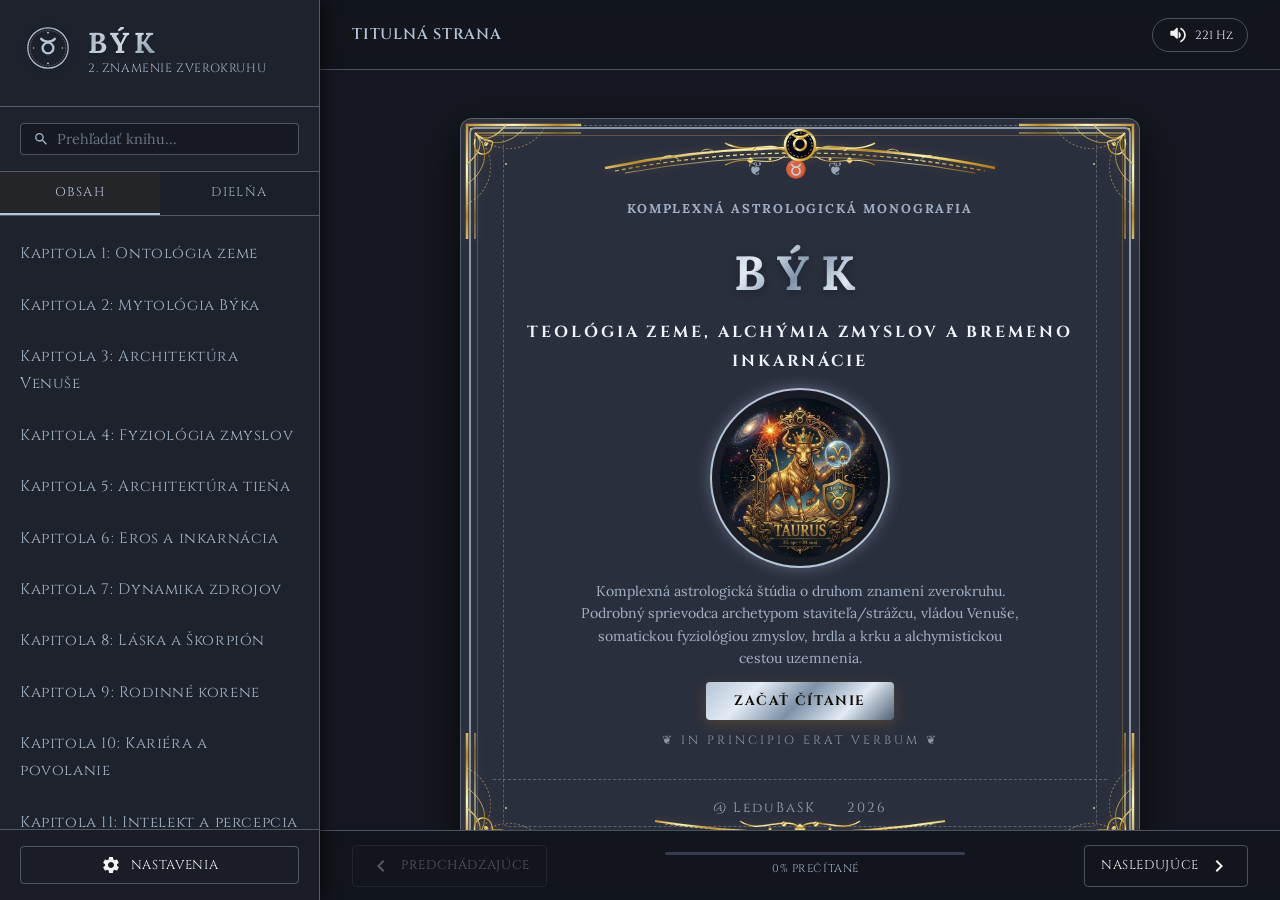
==== bik/index.html @ 5434178f "Add files via upload" ====
<!DOCTYPE html>
<html lang="sk">
<head>
  <meta charset="UTF-8">
  <meta name="viewport" content="width=device-width, initial-scale=1.0">
  <title>Býk: Druhé znamenie zverokruhu — Astrologický sprievodca</title>
  
  <!-- SEO Meta Tags -->
  <meta name="description" content="Interaktívna webová kniha o druhom znamení zverokruhu. Podrobný sprievodca archetypom Býka, planétou Venuša, somatickou fyziológiou zmyslov, hrdla a krku a alchymistickou cestou uzemnenia.">
  <meta name="keywords" content="býk horoskop, astrológia býk, venuša vládca, dekany býka, minotaurus, archetyp býka, zmysly, hrdlo, krk, uzemnenie, alchymistický balans">
  <meta name="author" content="LeduBaSK">

  <!-- Google Fonts -->
  <link rel="preconnect" href="https://fonts.googleapis.com">
  <link rel="preconnect" href="https://fonts.gstatic.com" crossorigin>
  <link href="https://fonts.googleapis.com/css2?family=Cinzel:wght@400;600;700;800;900&family=Lora:ital,wght@0,400;0,500;0,600;0,700;1,400;1,500;1,600;1,700&family=Playfair+Display:ital,wght@0,400;0,600;0,700;1,400&display=swap" rel="stylesheet">
  
  <script type="module" crossorigin src="./assets/index-Bsnu8LC6.js"></script>
  <link rel="stylesheet" crossorigin href="./assets/index-DKtFnfgO.css">
</head>
<body class="theme-platinum">

  <!-- Reusable SVG Ornaments Defs -->
  <svg style="position: absolute; width: 0; height: 0; overflow: hidden;" aria-hidden="true">
    <defs>
      <!-- Gold Gradient -->
      <linearGradient id="gold-grad" x1="0%" y1="0%" x2="100%" y2="100%">
        <stop offset="0%" stop-color="#bf953f" />
        <stop offset="20%" stop-color="#fcf6ba" />
        <stop offset="40%" stop-color="#b38728" />
        <stop offset="60%" stop-color="#fbf5b7" />
        <stop offset="80%" stop-color="#d4a73a" />
        <stop offset="100%" stop-color="#aa771c" />
      </linearGradient>

      <!-- Corner Filigree Ornament -->
      <symbol id="svg-corner" viewBox="0 0 120 120">
        <path d="M 6 120 L 6 6 L 120 6" fill="none" stroke="url(#gold-grad)" stroke-width="2.5" />
        <path d="M 14 120 L 14 14 L 120 14" fill="none" stroke="url(#gold-grad)" stroke-width="1" />
        <path d="M 14 14 C 28 28, 35 15, 30 30 C 25 40, 10 35, 14 20" fill="none" stroke="url(#gold-grad)" stroke-width="1.2" />
        <path d="M 6 45 C 18 35, 24 24, 14 14 C 24 24, 35 18, 45 6" fill="none" stroke="url(#gold-grad)" stroke-width="1.2" />
        <path d="M 6 65 C 22 55, 32 32, 14 14 C 32 32, 55 22, 65 6" fill="none" stroke="url(#gold-grad)" stroke-width="0.8" />
        <path d="M 6 85 C 28 75, 42 42, 14 14 C 42 42, 75 28, 85 6" fill="none" stroke="url(#gold-grad)" stroke-width="0.6" stroke-dasharray="2 2" />
        <circle cx="25" cy="25" r="2" fill="url(#gold-grad)" />
        <circle cx="45" cy="45" r="1" fill="url(#gold-grad)" />
        <circle cx="10" cy="10" r="1" fill="url(#gold-grad)" />
      </symbol>

      <!-- Top Center Arch Ornament (Taurus Glyph ♉ in center) -->
      <symbol id="svg-top-arch" viewBox="0 0 400 60">
        <path d="M 5 45 Q 200 5 395 45" fill="none" stroke="url(#gold-grad)" stroke-width="2.5" />
        <path d="M 15 48 Q 200 12 385 48" fill="none" stroke="url(#gold-grad)" stroke-width="1.2" stroke-dasharray="4 3" />
        <path d="M 25 50 Q 200 18 375 50" fill="none" stroke="url(#gold-grad)" stroke-width="0.7" />

        <path d="M 60 38 C 65 30, 75 32, 80 38" fill="none" stroke="url(#gold-grad)" stroke-width="1" />
        <path d="M 320 38 C 325 30, 335 32, 340 38" fill="none" stroke="url(#gold-grad)" stroke-width="1" />
        <path d="M 100 30 C 105 24, 112 26, 115 30" fill="none" stroke="url(#gold-grad)" stroke-width="0.8" />
        <path d="M 285 30 C 290 24, 297 26, 300 30" fill="none" stroke="url(#gold-grad)" stroke-width="0.8" />

        <g transform="translate(200, 28)">
          <circle cx="0" cy="-6" r="15" fill="#050814" stroke="url(#gold-grad)" stroke-width="2.5" class="arch-center-circle" />
          <circle cx="0" cy="-6" r="12" fill="none" stroke="url(#gold-grad)" stroke-width="0.8" stroke-dasharray="2 2" />
          <!-- Taurus Glyph ♉ -->
          <g transform="translate(0, -11) scale(0.85)" stroke="url(#gold-grad)" fill="none" stroke-width="2.8" stroke-linecap="round" stroke-linejoin="round">
            <circle cx="0" cy="5" r="7" />
            <path d="M -9 -7 C -5 -2, 5 -2, 9 -7" />
          </g>
          
          <path d="M -15 0 C -33 -12, -50 5, -75 -8" fill="none" stroke="url(#gold-grad)" stroke-width="1.5" />
          <path d="M 15 0 C 33 -12, 50 5, 75 -8" fill="none" stroke="url(#gold-grad)" stroke-width="1.5" />
          <path d="M -15 5 C -33 18, -50 2, -75 14" fill="none" stroke="url(#gold-grad)" stroke-width="1" />
          <path d="M 15 5 C 33 18, 50 2, 75 14" fill="none" stroke="url(#gold-grad)" stroke-width="1" />
          
          <circle cx="-45" cy="-2" r="2" fill="url(#gold-grad)" />
          <circle cx="45" cy="-2" r="2" fill="url(#gold-grad)" />
          <circle cx="-30" cy="8" r="1.5" fill="url(#gold-grad)" />
          <circle cx="30" cy="8" r="1.5" fill="url(#gold-grad)" />
        </g>

        <rect x="148" y="35" width="5" height="5" transform="rotate(45 150.5 37.5)" fill="url(#gold-grad)" />
        <rect x="247" y="35" width="5" height="5" transform="rotate(45 249.5 37.5)" fill="url(#gold-grad)" />
      </symbol>
      
      <!-- Bottom Center Scroll Ornament -->
      <symbol id="svg-bottom-scroll" viewBox="0 0 300 40">
        <path d="M 5 12 Q 150 35 295 12" fill="none" stroke="url(#gold-grad)" stroke-width="2" />
        <path d="M 15 15 Q 150 32 285 15" fill="none" stroke="url(#gold-grad)" stroke-width="0.8" stroke-dasharray="3 2" />
        <g transform="translate(150, 20)">
          <path d="M 0 -2 C -20 -14, -40 6, -60 -8" fill="none" stroke="url(#gold-grad)" stroke-width="1.5" />
          <path d="M 0 -2 C 20 -14, 40 6, 60 -8" fill="none" stroke="url(#gold-grad)" stroke-width="1.5" />
          <path d="M 0 3 C -18 12, -35 -2, -50 8" fill="none" stroke="url(#gold-grad)" stroke-width="1" />
          <path d="M 0 3 C 18 12, 35 -2, 50 8" fill="none" stroke="url(#gold-grad)" stroke-width="1" />
          <rect x="-4" y="-4" width="8" height="8" transform="rotate(45 0 0)" fill="url(#gold-grad)" />
          <circle cx="-16" cy="-5" r="2.5" fill="url(#gold-grad)" />
          <circle cx="16" cy="-5" r="2.5" fill="url(#gold-grad)" />
          <circle cx="-30" cy="0" r="1.5" fill="url(#gold-grad)" />
          <circle cx="30" cy="0" r="1.5" fill="url(#gold-grad)" />
        </g>
           <!-- CHAPTER ILLUSTRATION 1: Taurus Bull & Horns ♉ -->
      <symbol id="svg-illustration-aries" viewBox="0 0 120 120">
        <g stroke="url(#gold-grad)" fill="none" stroke-linecap="round" stroke-linejoin="round" stroke-width="2">
          <!-- Bull horns symbol -->
          <circle cx="60" cy="70" r="16" stroke-width="2.5" />
          <path d="M 38 40 C 48 55, 72 55, 82 40 C 94 25, 96 15, 96 15 C 96 15, 84 25, 78 35 C 72 45, 60 45, 60 45 C 60 45, 48 45, 42 35 C 36 25, 24 15, 24 15 C 24 15, 26 25, 38 40 Z" stroke-width="2.5" fill="url(#gold-grad)" fill-opacity="0.1"/>
          <!-- Circular frame elements -->
          <circle cx="60" cy="60" r="46" stroke-dasharray="4 3" stroke-width="0.8" />
        </g>
      </symbol>

      <!-- CHAPTER ILLUSTRATION 2: Venus Mirror ♀ -->
      <symbol id="svg-illustration-mars" viewBox="0 0 120 120">
        <g stroke="url(#gold-grad)" fill="none" stroke-linecap="round" stroke-linejoin="round" stroke-width="2">
          <!-- Venus symbol in center -->
          <circle cx="60" cy="50" r="16" stroke-width="2.5" />
          <line x1="60" y1="66" x2="60" y2="92" stroke-width="2.5" />
          <line x1="48" y1="78" x2="72" y2="78" stroke-width="2.5" />
          <!-- Outer geometric circle -->
          <circle cx="60" cy="60" r="46" stroke-width="0.8" stroke-dasharray="4 2" />
          <circle cx="60" cy="60" r="50" stroke-width="0.5" />
        </g>
      </symbol>

      <!-- CHAPTER ILLUSTRATION 3: Sprout of Earth & Growth -->
      <symbol id="svg-illustration-warrior" viewBox="0 0 120 120">
        <g stroke="url(#gold-grad)" fill="none" stroke-linecap="round" stroke-linejoin="round" stroke-width="2">
          <!-- Sprout emerging from ground -->
          <path d="M 60 90 L 60 40 M 60 55 C 60 45, 45 40, 45 50 C 45 60, 60 55, 60 55 C 60 55, 75 60, 75 50 C 75 40, 60 45, 60 55" stroke-width="2.5"/>
          <path d="M 60 90 L 50 100 M 60 90 L 70 100" stroke-width="1.5"/>
          <!-- Spark rings -->
          <circle cx="60" cy="60" r="48" stroke-dasharray="2 3" stroke-width="0.8" />
        </g>
      </symbol>
      </symbol>

      <!-- SECTION DIVIDER ILLUSTRATION: Electric waveform/lightning divider -->
      <symbol id="svg-divider-gold" viewBox="0 0 200 24">
        <g fill="none" stroke="url(#gold-grad)">
          <!-- Center lightning-bolt diamond -->
          <rect x="96" y="8" width="8" height="8" transform="rotate(45 100 12)" stroke-width="1.5"/>
          <circle cx="100" cy="12" r="2" fill="url(#gold-grad)" />
          <!-- Electric sine-wave lines extending out -->
          <path d="M 90 12 L 80 6 L 70 18 L 60 6 L 50 12 L 10 12" stroke-width="1.2" />
          <path d="M 110 12 L 120 6 L 130 18 L 140 6 L 150 12 L 190 12" stroke-width="1.2" />
          <circle cx="45" cy="12" r="1.5" fill="url(#gold-grad)" />
          <circle cx="155" cy="12" r="1.5" fill="url(#gold-grad)" />
        </g>
      </symbol>
    </defs>
  </svg>

  <!-- Main App Shell -->
  <div class="app-container">
    
    <!-- Collapsible Sidebar Menu -->
    <aside class="sidebar" id="app-sidebar">
      <div class="sidebar-header">
        <a href="#" class="logo-link" id="logo-link">
          <div class="royal-emblem">
            <svg viewBox="0 0 100 100" width="48" height="48" class="gold-svg animate-rotate">
              <circle cx="50" cy="50" r="42" fill="none" stroke="currentColor" stroke-width="2.5"/>
              <circle cx="50" cy="50" r="37" fill="none" stroke="currentColor" stroke-dasharray="3 3" stroke-width="0.8"/>
              <!-- Taurus Glyph ♉ -->
              <g transform="translate(50, 42) scale(1.6)" stroke="currentColor" fill="none" stroke-width="3.0" stroke-linecap="round" stroke-linejoin="round">
                <circle cx="0" cy="5" r="7" />
                <path d="M -9 -7 C -5 -2, 5 -2, 9 -7" />
              </g>
              <circle cx="50" cy="18" r="2" fill="currentColor"/>
              <circle cx="20" cy="50" r="1.5" fill="currentColor"/>
              <circle cx="80" cy="50" r="1.5" fill="currentColor"/>
              <circle cx="50" cy="82" r="2" fill="currentColor"/>
            </svg>
          </div>
          <div class="title-group">
            <h1>BÝK</h1>
            <p class="subtitle">2. znamenie zverokruhu</p>
          </div>
        </a>
        <button class="mobile-close-btn" id="sidebar-close-btn" aria-label="Zatvoriť menu">
          <svg viewBox="0 0 24 24" width="24" height="24"><path d="M19 6.41L17.59 5 12 10.59 6.41 5 5 6.41 10.59 12 5 17.59 6.41 19 12 13.41 17.59 19 19 17.59 13.41 12z" fill="currentColor"/></svg>
        </button>
      </div>

      <!-- Live Search Box -->
      <div class="search-box">
        <div class="search-input-wrapper">
          <svg viewBox="0 0 24 24" width="18" height="18" class="search-icon"><path d="M15.5 14h-.79l-.28-.27C15.41 12.59 16 11.11 16 9.5 16 5.91 13.09 3 9.5 3S3 5.91 3 9.5 5.91 16 9.5 16c1.61 0 3.09-.59 4.23-1.57l.27.28v.79l5 4.99L20.49 19l-4.99-5zm-6 0C7.01 14 5 11.99 5 9.5S7.01 5 9.5 5 14 7.01 14 9.5 11.99 14 9.5 14z" fill="currentColor"/></svg>
          <input type="text" id="search-input" placeholder="Prehľadať knihu..." autocomplete="off">
          <button id="search-clear-btn" class="hidden" aria-label="Vyčistiť vyhľadávanie">
            <svg viewBox="0 0 24 24" width="16" height="16"><path d="M19 6.41L17.59 5 12 10.59 6.41 5 5 6.41 10.59 12 5 17.59 6.41 19 12 13.41 17.59 19 19 17.59 13.41 12z" fill="currentColor"/></svg>
          </button>
        </div>
        <div id="search-results-summary" class="search-results-summary hidden">Nájdených 0 výsledkov</div>
      </div>

      <!-- Navigation Tabs (Sadržaj vs Aktivnosti) -->
      <nav class="nav-tabs">
        <button class="tab-btn active" id="tab-toc">Obsah</button>
        <button class="tab-btn" id="tab-widgets">Dielňa</button>
      </nav>

      <!-- TOC Menu list -->
      <div class="sidebar-scroll-area">
        <ul class="toc-list" id="toc-list-container">
          <!-- Dynamically populated from bookData.js -->
        </ul>

        <!-- Interactive widgets list (Radionica) -->
        <ul class="widgets-list hidden" id="widgets-list-container">
          <li class="widget-menu-item" data-widget="scale">
            <span class="icon">🌸</span>
            <div class="widget-desc">
              <span class="title">Alchymistický balans</span>
              <span class="detail">Venuša a Škorpión</span>
            </div>
          </li>
          <li class="widget-menu-item" data-widget="calculator">
            <span class="icon">♉</span>
            <div class="widget-desc">
              <span class="title">Kalkulačka dekanov</span>
              <span class="detail">Zistite svoj dekan a vplyvy Venuše</span>
            </div>
          </li>
          <li class="widget-menu-item" data-widget="quiz">
            <span class="icon">🏰</span>
            <div class="widget-desc">
              <span class="title">Test integrácie</span>
              <span class="detail">Preverte zrelosť archetypu a stability</span>
            </div>
          </li>
          <li class="widget-menu-item" data-widget="journal">
            <span class="icon">✍️</span>
            <div class="widget-desc">
              <span class="title">Pracovný zošit</span>
              <span class="detail">Reflexia a ekológia zeme</span>
            </div>
          </li>
        </ul>
      </div>

      <!-- Sidebar Footer Settings -->
      <div class="sidebar-footer">
        <button class="footer-action-btn" id="btn-settings-drawer" title="Nastavenia zobrazenia">
          <svg viewBox="0 0 24 24" width="20" height="20"><path d="M19.14 12.94c.04-.3.06-.61.06-.94 0-.32-.02-.64-.07-.94l2.03-1.58c.18-.14.23-.41.12-.61l-1.92-3.32c-.12-.22-.37-.29-.59-.22l-2.39.96c-.5-.38-1.03-.7-1.62-.94l-.36-2.54c-.04-.24-.24-.41-.48-.41h-3.84c-.24 0-.43.17-.47.41l-.36 2.54c-.59.24-1.13.57-1.62.94l-2.39-.96c-.22-.08-.47 0-.59.22L2.74 8.87c-.12.21-.08.47.12.61l2.03 1.58c-.05.3-.09.63-.09.94s.02.64.07.94l-2.03 1.58c-.18.14-.23.41-.12.61l1.92 3.32c.12.22.37.29.59.22l2.39-.96c.5.38 1.03.7 1.62.94l.36 2.54c.05.24.24.41.48.41h3.84c.24 0 .44-.17.47-.41l.36-2.54c.59-.24 1.13-.56 1.62-.94l2.39.96c.22.08.47 0 .59-.22l1.92-3.32c.12-.22.07-.47-.12-.61l-2.01-1.58zM12 15.6c-1.98 0-3.6-1.62-3.6-3.6s1.62-3.6 3.6-3.6 3.6 1.62 3.6 3.6-1.62 3.6-3.6 3.6z" fill="currentColor"/></svg>
          <span>Nastavenia</span>
        </button>
      </div>
    </aside>

    <!-- Main Workspace -->
    <main class="main-workspace">
      
      <!-- Top Action Bar -->
      <header class="top-bar">
        <div class="top-bar-left">
          <button class="hamburger-btn" id="sidebar-toggle-btn" aria-label="Otvori meni">
            <svg viewBox="0 0 24 24" width="24" height="24"><path d="M3 18h18v-2H3v2zm0-5h18v-2H3v2zm0-7v2h18V6H3z" fill="currentColor"/></svg>
          </button>
          <div class="current-chapter-indicator">
            <span id="current-chapter-name">Učitavanje...</span>
          </div>
        </div>
        
        <div class="top-bar-right">
          <!-- Audio Drone Synthesizer -->
          <div class="audio-control">
            <button class="sound-btn" id="btn-ambient-sound" title="Prehrať ambientné frekvencie Venuše (221.23 Hz)">
              <svg viewBox="0 0 24 24" width="20" height="20" class="audio-icon-off"><path d="M16.5 12c0-1.77-1.02-3.29-2.5-4.03v8.05c1.48-.73 2.5-2.25 2.5-4.02zM12 4L9.91 6.09 12 8.18V4zm-8 8c0 .55.45 1 1 1h3l3.29 3.29c.63.63 1.71.18 1.71-.71V4.41c0-.89-1.08-1.34-1.71-.71L8 7H5c-.55 0-1 .45-1 1v4zm16.5 0c0 3.07-1.76 5.64-4.5 6.97v2.04c3.83-1.4 6.5-5.05 6.5-9.01s-2.67-7.61-6.5-9.01v2.04c2.74 1.33 4.5 3.9 4.5 6.97z" fill="currentColor"/></svg>
              <svg viewBox="0 0 24 24" width="20" height="20" class="audio-icon-on hidden"><path d="M12 3v10.55c-.59-.34-1.27-.55-2-.55-2.21 0-4 1.79-4 4s1.79 4 4 4 4-1.79 4-4V7h4V3h-6z" fill="currentColor"/></svg>
              <span class="mobile-hidden">221 Hz</span>
            </button>
          </div>

          <!-- Bookmarking button -->
          <button class="bookmark-btn" id="btn-toggle-bookmark" title="Označiť túto stránku záložkou">
            <svg viewBox="0 0 24 24" width="22" height="22" class="bookmark-icon-empty"><path d="M17 3H7c-1.1 0-1.99.9-1.99 2L5 21l7-3 7 3V5c0-1.1-.9-2-2-2zm0 15l-5-2.18L7 18V5h10v13z" fill="currentColor"/></svg>
            <svg viewBox="0 0 24 24" width="22" height="22" class="bookmark-icon-filled hidden"><path d="M17 3H7c-1.1 0-2 .9-2 2v16l7-3 7 3V5c0-1.1-.9-2-2-2z" fill="currentColor"/></svg>
          </button>
        </div>
      </header>

      <!-- Search results display overlay -->
      <div id="search-results-overlay" class="search-overlay hidden">
        <div class="search-overlay-header">
          <h2>Výsledky vyhľadávania pre: "<span id="search-query-display"></span>"</h2>
          <button id="btn-close-search" class="close-overlay-btn">Zatvoriť výsledky</button>
        </div>
        <div class="search-overlay-scrollable">
          <div class="search-results-list" id="search-results-list-container">
            <!-- Populated by search matches -->
          </div>
        </div>
      </div>

      <!-- Main Reading / Widget Viewport -->
      <div class="viewport-content" id="viewport-content-container">
        
        <!-- Book Cover Page -->
        <article class="book-cover-page" id="book-cover-page">
          <div class="royal-frame">
            <div class="frame-edge top">
              <svg class="top-arch"><use href="#svg-top-arch"/></svg>
            </div>
            <div class="frame-corner top-left">
              <svg class="corner"><use href="#svg-corner"/></svg>
            </div>
            <div class="frame-corner top-right">
              <svg class="corner"><use href="#svg-corner"/></svg>
            </div>
            <div class="frame-corner bottom-left">
              <svg class="corner"><use href="#svg-corner"/></svg>
            </div>
            <div class="frame-corner bottom-right">
              <svg class="corner"><use href="#svg-corner"/></svg>
            </div>
            <div class="frame-edge bottom">
              <svg class="bottom-scroll"><use href="#svg-bottom-scroll"/></svg>
            </div>
          </div>

          <div class="cover-gold-border">
            <div class="cover-ornament-top">❦ ♉ ❦</div>
            <div class="cover-main-content">
              <h2 class="cover-author">Komplexná astrologická monografia</h2>
              <h1 class="cover-title">BÝK</h1>
              <h2 class="cover-subtitle">Teológia zeme, alchýmia zmyslov a bremeno inkarnácie</h2>
              <div class="cover-art-wrapper">
                <img src="./assets/Bik_cover-mpRF814P.png" alt="Teológia zeme, alchýmia zmyslov a bremeno inkarnácie" class="cover-art-img">
              </div>
              <p class="cover-meta">Komplexná astrologická štúdia o druhom znamení zverokruhu. Podrobný sprievodca archetypom staviteľa/strážcu, vládou Venuše, somatickou fyziológiou zmyslov, hrdla a krku a alchymistickou cestou uzemnenia.</p>
              <button class="gold-btn btn-read-start" id="btn-start-reading">Začať čítanie</button>
            </div>
            <div class="cover-ornament-bottom">❦ IN PRINCIPIO ERAT VERBUM ❦</div>
            
            <!-- Book Credit Footer -->
            <div class="book-credit-footer" id="book-credit-footer">
              <p>@ LeduBaSK &nbsp;&nbsp;&nbsp;&nbsp; 2026</p>
            </div>
          </div>
        </article>

        <!-- Chapter Reader Layout -->
        <article class="chapter-reader hidden" id="chapter-reader">
          <div class="royal-frame">
            <div class="frame-edge top">
              <svg class="top-arch"><use href="#svg-top-arch"/></svg>
            </div>
            <div class="frame-corner top-left">
              <svg class="corner"><use href="#svg-corner"/></svg>
            </div>
            <div class="frame-corner top-right">
              <svg class="corner"><use href="#svg-corner"/></svg>
            </div>
            <div class="frame-corner bottom-left">
              <svg class="corner"><use href="#svg-corner"/></svg>
            </div>
            <div class="frame-corner bottom-right">
              <svg class="corner"><use href="#svg-corner"/></svg>
            </div>
            <div class="frame-edge bottom">
              <svg class="bottom-scroll"><use href="#svg-bottom-scroll"/></svg>
            </div>
          </div>

          <div class="reader-content-wrapper" id="chapter-reader-content">
            <!-- Contents dynamically loaded here -->
          </div>
        </article>

        <!-- Interactive Widget: Alhemijski Filter (Saturn vs Uran) -->
        <section class="widget-container hidden" id="widget-scale-section">
          <div class="royal-frame">
            <div class="frame-edge top">
              <svg class="top-arch"><use href="#svg-top-arch"/></svg>
            </div>
            <div class="frame-corner top-left">
              <svg class="corner"><use href="#svg-corner"/></svg>
            </div>
            <div class="frame-corner top-right">
              <svg class="corner"><use href="#svg-corner"/></svg>
            </div>
            <div class="frame-corner bottom-left">
              <svg class="corner"><use href="#svg-corner"/></svg>
            </div>
            <div class="frame-corner bottom-right">
              <svg class="corner"><use href="#svg-corner"/></svg>
            </div>
            <div class="frame-edge bottom">
              <svg class="bottom-scroll"><use href="#svg-bottom-scroll"/></svg>
            </div>
          </div>
          <div class="widget-content-wrapper" id="widget-scale-content">
            <!-- Widget Alhemijski Filter UI -->
          </div>
        </section>

        <!-- Interactive Widget: Astro Calculator (Decanates) -->
        <section class="widget-container hidden" id="widget-calculator-section">
          <div class="royal-frame">
            <div class="frame-edge top">
              <svg class="top-arch"><use href="#svg-top-arch"/></svg>
            </div>
            <div class="frame-corner top-left">
              <svg class="corner"><use href="#svg-corner"/></svg>
            </div>
            <div class="frame-corner top-right">
              <svg class="corner"><use href="#svg-corner"/></svg>
            </div>
            <div class="frame-corner bottom-left">
              <svg class="corner"><use href="#svg-corner"/></svg>
            </div>
            <div class="frame-corner bottom-right">
              <svg class="corner"><use href="#svg-corner"/></svg>
            </div>
            <div class="frame-edge bottom">
              <svg class="bottom-scroll"><use href="#svg-bottom-scroll"/></svg>
            </div>
          </div>
          <div class="widget-content-wrapper" id="widget-calculator-content">
            <!-- Widget Calculator UI -->
          </div>
        </section>

        <!-- Interactive Widget: Quiz (Test Integracije) -->
        <section class="widget-container hidden" id="widget-quiz-section">
          <div class="royal-frame">
            <div class="frame-edge top">
              <svg class="top-arch"><use href="#svg-top-arch"/></svg>
            </div>
            <div class="frame-corner top-left">
              <svg class="corner"><use href="#svg-corner"/></svg>
            </div>
            <div class="frame-corner top-right">
              <svg class="corner"><use href="#svg-corner"/></svg>
            </div>
            <div class="frame-corner bottom-left">
              <svg class="corner"><use href="#svg-corner"/></svg>
            </div>
            <div class="frame-corner bottom-right">
              <svg class="corner"><use href="#svg-corner"/></svg>
            </div>
            <div class="frame-edge bottom">
              <svg class="bottom-scroll"><use href="#svg-bottom-scroll"/></svg>
            </div>
          </div>
          <div class="widget-content-wrapper" id="widget-quiz-content">
            <!-- Widget Quiz UI -->
          </div>
        </section>

        <!-- Interactive Widget: Journal (Radna Sveska) -->
        <section class="widget-container hidden" id="widget-journal-section">
          <div class="royal-frame">
            <div class="frame-edge top">
              <svg class="top-arch"><use href="#svg-top-arch"/></svg>
            </div>
            <div class="frame-corner top-left">
              <svg class="corner"><use href="#svg-corner"/></svg>
            </div>
            <div class="frame-corner top-right">
              <svg class="corner"><use href="#svg-corner"/></svg>
            </div>
            <div class="frame-corner bottom-left">
              <svg class="corner"><use href="#svg-corner"/></svg>
            </div>
            <div class="frame-corner bottom-right">
              <svg class="corner"><use href="#svg-corner"/></svg>
            </div>
            <div class="frame-edge bottom">
              <svg class="bottom-scroll"><use href="#svg-bottom-scroll"/></svg>
            </div>
          </div>
          <div class="widget-content-wrapper" id="widget-journal-content">
            <!-- Widget Journal UI -->
          </div>
        </section>

      </div>

      <!-- Bottom Nav / Page Controls -->
      <footer class="bottom-page-controls">
        <button class="nav-arrow-btn" id="btn-prev-page" disabled>
          <svg viewBox="0 0 24 24" width="24" height="24"><path d="M15.41 7.41L14 6l-6 6 6 6 1.41-1.41L10.83 12z" fill="currentColor"/></svg>
          <span class="control-label">Predchádzajúce</span>
        </button>
        
        <div class="reading-progress-container">
          <div class="progress-bar-bg">
            <div class="progress-bar-fill" id="reading-progress-indicator" style="width: 0%;"></div>
          </div>
          <span class="progress-percentage" id="reading-progress-text">0% prečítané</span>
        </div>

        <button class="nav-arrow-btn" id="btn-next-page">
          <span class="control-label">Nasledujúce</span>
          <svg viewBox="0 0 24 24" width="24" height="24"><path d="M10 6L8.59 7.41 13.17 12l-4.58 4.59L10 18l6-6z" fill="currentColor"/></svg>
        </button>
      </footer>
    </main>
    
  </div>

  <!-- Settings Drawer Overlay -->
  <div class="settings-drawer-overlay hidden" id="settings-drawer">
    <div class="settings-drawer-content">
      <div class="drawer-header">
        <h3>Nastavenia knihy</h3>
        <button class="close-drawer-btn" id="btn-close-settings">
          <svg viewBox="0 0 24 24" width="20" height="20"><path d="M19 6.41L17.59 5 12 10.59 6.41 5 5 6.41 10.59 12 5 17.59 6.41 19 12 13.41 17.59 19 19 17.59 13.41 12z" fill="currentColor"/></svg>
        </button>
      </div>

      <div class="drawer-body">
        <!-- Theme Selector -->
        <div class="settings-group">
          <h4>Kráľovská téma zobrazenia</h4>
          <div class="theme-selector-grid">
            <button class="theme-option active" data-theme="platinum" title="Železný štít (Sleek Gray, Silver & Iron Steel)">
              <span class="color-dot" style="background: #151820; border: 1px solid #b5c4d6;"></span>
              <span class="theme-name">Železný štít</span>
            </button>
            <button class="theme-option" data-theme="emerald" title="Záhrada Venuše (Svetli prolećni list & mahovina)">
              <span class="color-dot" style="background: #092c18; border: 1px solid #059669;"></span>
              <span class="theme-name">Záhrada Venuše</span>
            </button>
            <button class="theme-option" data-theme="storm" title="Minotaurov labyrint (Tamna glina & terakota)">
              <span class="color-dot" style="background: #140b05; border: 1px solid #d97706;"></span>
              <span class="theme-name">Minotaurov labyrint</span>
            </button>
            <button class="theme-option" data-theme="celestial" title="Solárne zlato (Zlatno klasje & bronza)">
              <span class="color-dot" style="background: #1a1508; border: 1px solid #bf953f;"></span>
              <span class="theme-name">Solárne zlato</span>
            </button>
            <button class="theme-option" data-theme="parchment" title="Zápis na dreve (Svetla kora & pepeljasto mastilo)">
              <span class="color-dot" style="background: #f7f5f0; border: 1px solid #aa771c;"></span>
              <span class="theme-name">Zápis na dreve</span>
            </button>
          </div>
        </div>

        <!-- Typography Settings -->
        <div class="settings-group">
          <h4>Veľkosť textu</h4>
          <div class="font-size-adjuster">
            <button class="size-btn" id="btn-size-decrease" title="Zmenšiť písmo">A-</button>
            <span class="size-display" id="font-size-display">100%</span>
            <button class="size-btn" id="btn-size-increase" title="Zväčšiť písmo">A+</button>
          </div>
        </div>

        <!-- Layout mode settings -->
        <div class="settings-group">
          <h4>Režim čítania</h4>
          <div class="layout-toggle-group">
            <button class="layout-toggle-btn active" id="btn-layout-book" title="Kniha (Stránku po stránke)">
              <span>Stránky</span>
            </button>
            <button class="layout-toggle-btn" id="btn-layout-scroll" title="Kontinuálny skrol">
              <span>Nekonečný skrol</span>
            </button>
          </div>
        </div>

        <!-- Bookmarks manager -->
        <div class="settings-group">
          <h4>Vaše záložky</h4>
          <div class="bookmarks-list-wrapper" id="bookmarks-list-container">
            <p class="empty-bookmarks">Nemáte žiadne uložené záložky.</p>
          </div>
        </div>

        <!-- Clear app data -->
        <div class="settings-group danger-zone">
          <button class="danger-btn-outline" id="btn-reset-app-data">Resetovať všetky údaje</button>
        </div>
      </div>
    </div>
  </div>

  <!-- Audio Context initialization dialog -->
  <div class="audio-start-banner hidden" id="audio-banner">
    <div class="banner-content">
      <span class="music-icon">🎵</span>
      <p>Chcete aktivovať jemné zvukové vlny s frekvenciou 221,23 Hz (frekvencia obežnej dráhy Venuše) pre sústredenie, harmonizáciu zmyslov a vedomé uzemnenie počas čítania?</p>
      <div class="banner-buttons">
        <button class="gold-btn btn-small" id="btn-audio-accept">Aktivovať</button>
        <button class="text-btn btn-small" id="btn-audio-decline">Ignorovať</button>
      </div>
    </div>
  </div>

  <!-- Core Scripts -->
</body>
</html>
---- bik/assets/index-DKtFnfgO.css ----
:root{--font-headings: "Cinzel", serif;--font-subheadings: "Playfair Display", serif;--font-body: "Lora", serif;--font-sans: "Lora", sans-serif;--gold-primary: #bf953f;--gold-light: #fcf6ba;--gold-medium: #b38728;--gold-dark: #aa771c;--gold-gradient: linear-gradient(135deg, #bf953f 0%, #fcf6ba 25%, #b38728 50%, #fbf5b7 75%, #aa771c 100%);--gold-glow: 0 0 15px rgba(191, 149, 63, .4);--transition-smooth: all .35s cubic-bezier(.25, .8, .25, 1);--transition-fast: all .15s ease-out;--font-size-base: 18px;--line-height-base: 1.8}body.theme-platinum{--color-bg: #151820;--color-bg-sidebar: #1e222d;--color-bg-card: #2a2f3e;--color-bg-accent: #373d50;--color-text-main: #f0f3f8;--color-text-muted: #a3b2c6;--color-border: rgba(181, 196, 214, .35);--color-border-hover: rgba(181, 196, 214, .65);--color-glow: rgba(181, 196, 214, .15);--color-scrollbar: #1e222d;--color-shadow: rgba(0, 0, 0, .7);background-color:var(--color-bg);color:var(--color-text-main);--gold-primary: #b5c4d6;--gold-light: #e2ebf5;--gold-medium: #7d91a8;--gold-dark: #4f6175;--gold-gradient: linear-gradient(135deg, #b5c4d6 0%, #e2ebf5 25%, #7d91a8 50%, #e2ebf5 75%, #4f6175 100%);--gold-glow: 0 0 15px rgba(181, 196, 214, .35);background-image:radial-gradient(circle at 10% 20%,rgba(181,196,214,.15) 0%,transparent 60%),radial-gradient(circle at 90% 80%,rgba(21,24,32,.4) 0%,transparent 60%)}body.theme-emerald{--color-bg: #092015;--color-bg-sidebar: #0e3020;--color-bg-card: #154530;--color-bg-accent: #1e5c41;--color-text-main: #f0fdf4;--color-text-muted: #bbf7d0;--color-border: rgba(191, 149, 63, .4);--color-border-hover: rgba(191, 149, 63, .7);--color-glow: rgba(191, 149, 63, .2);--color-scrollbar: #0a2519;--color-shadow: rgba(0, 0, 0, .8);background-color:var(--color-bg);color:var(--color-text-main);--gold-primary: #bf953f;--gold-light: #fcf6ba;--gold-medium: #b38728;--gold-dark: #aa771c;--gold-gradient: linear-gradient(135deg, #bf953f 0%, #fcf6ba 25%, #b38728 50%, #fbf5b7 75%, #aa771c 100%);--gold-glow: 0 0 15px rgba(191, 149, 63, .4);background-image:radial-gradient(ellipse at top left,rgba(191,149,63,.15) 0%,transparent 60%),radial-gradient(ellipse at bottom right,rgba(170,119,28,.2) 0%,transparent 70%),radial-gradient(circle at 50% 50%,#154530d9,#092015)}body.theme-storm{--color-bg: #140b05;--color-bg-sidebar: #20120a;--color-bg-card: #2d1a0f;--color-bg-accent: #3d2314;--color-text-main: #fef3c7;--color-text-muted: #f59e0b;--color-border: rgba(217, 119, 6, .4);--color-border-hover: rgba(217, 119, 6, .7);--color-glow: rgba(217, 119, 6, .2);--color-scrollbar: #1b0f08;--color-shadow: rgba(0, 0, 0, .85);background-color:var(--color-bg);color:var(--color-text-main);--gold-primary: #d97706;--gold-light: #fcd34d;--gold-medium: #b45309;--gold-dark: #78350f;--gold-gradient: linear-gradient(135deg, #d97706 0%, #fcd34d 25%, #b45309 50%, #fcd34d 75%, #78350f 100%);--gold-glow: 0 0 15px rgba(217, 119, 6, .4);background-image:radial-gradient(ellipse at top left,rgba(217,119,6,.15) 0%,transparent 60%),radial-gradient(ellipse at bottom right,rgba(120,53,15,.2) 0%,transparent 70%),radial-gradient(circle at 50% 50%,#2d1a0fd9,#140b05)}body.theme-celestial{--color-bg: #1c150c;--color-bg-sidebar: #291f12;--color-bg-card: #3a2d1a;--color-bg-accent: #4c3b22;--color-text-main: #fef8eb;--color-text-muted: #d9c29c;--color-border: rgba(191, 149, 63, .4);--color-border-hover: rgba(191, 149, 63, .7);--color-glow: rgba(191, 149, 63, .2);--color-scrollbar: #241c10;--color-shadow: rgba(0, 0, 0, .8);background-color:var(--color-bg);color:var(--color-text-main);--gold-primary: #bf953f;--gold-light: #fcf6ba;--gold-medium: #b38728;--gold-dark: #aa771c;--gold-gradient: linear-gradient(135deg, #bf953f 0%, #fcf6ba 25%, #b38728 50%, #fbf5b7 75%, #aa771c 100%);--gold-glow: 0 0 15px rgba(191, 149, 63, .4);background-image:radial-gradient(ellipse at top left,rgba(191,149,63,.15) 0%,transparent 60%),radial-gradient(ellipse at bottom right,rgba(170,119,28,.2) 0%,transparent 70%),radial-gradient(circle at 50% 50%,#3a2d1ad9,#1c150c)}body.theme-parchment{--color-bg: #fcfaf5;--color-bg-sidebar: #f0ebe0;--color-bg-card: #ffffff;--color-bg-accent: #e5dcc6;--color-text-main: #1f1810;--color-text-muted: #6b5a47;--color-border: rgba(162, 123, 44, .35);--color-border-hover: rgba(162, 123, 44, .7);--color-glow: rgba(162, 123, 44, .1);--color-scrollbar: #e5ddca;--color-shadow: rgba(45, 36, 25, .1);background-color:var(--color-bg);color:var(--color-text-main);--gold-primary: #a27b2c;--gold-light: #d4a73a;--gold-medium: #805c18;--gold-dark: #543b0c;--gold-gradient: linear-gradient(135deg, #a27b2c 0%, #d4a73a 50%, #543b0c 100%);--gold-glow: 0 0 15px rgba(162, 123, 44, .2);background-image:linear-gradient(rgba(162,123,44,.015) 1px,transparent 1px),linear-gradient(90deg,rgba(162,123,44,.015) 1px,transparent 1px);background-size:24px 24px}*{box-sizing:border-box;margin:0;padding:0}body{font-family:var(--font-body);font-size:var(--font-size-base);line-height:var(--line-height-base);height:100vh;overflow:hidden;transition:background-color .4s ease,color .4s ease}a{color:var(--gold-primary);text-decoration:none;transition:var(--transition-fast)}a:hover{color:var(--gold-light);text-decoration:underline}::-webkit-scrollbar{width:8px;height:8px}::-webkit-scrollbar-track{background:transparent}::-webkit-scrollbar-thumb{background:var(--color-scrollbar);border-radius:4px;border:1px solid var(--color-border)}::-webkit-scrollbar-thumb:hover{background:var(--gold-primary)}.app-container{display:flex;width:100vw;height:100vh;position:relative;overflow:hidden}.sidebar{width:320px;height:100%;background-color:var(--color-bg-sidebar);border-right:1px solid var(--color-border);display:flex;flex-direction:column;z-index:100;transition:transform .4s cubic-bezier(.25,.8,.25,1),background-color .4s ease,border-color .4s ease;box-shadow:2px 0 15px var(--color-shadow)}.sidebar-header{padding:24px;display:flex;align-items:center;gap:16px;border-bottom:1px solid var(--color-border);position:relative}.logo-link{display:flex;align-items:center;gap:16px;text-decoration:none;color:inherit;transition:opacity .2s ease}.logo-link:hover{text-decoration:none;opacity:.85}.title-group h1{font-size:1.8rem;letter-spacing:.15em;line-height:1.1;background:var(--gold-gradient);-webkit-background-clip:text;-webkit-text-fill-color:transparent;text-shadow:0 2px 4px rgba(0,0,0,.15)}.title-group .subtitle{font-size:.75rem;font-family:var(--font-headings);letter-spacing:.05em;color:var(--color-text-muted);text-transform:uppercase}.gold-svg{color:var(--gold-primary);filter:drop-shadow(0 2px 4px rgba(0,0,0,.2))}.animate-rotate{transition:transform .8s ease-in-out}.animate-rotate:hover{transform:rotate(180deg)}.mobile-close-btn{display:none;background:none;border:none;color:var(--color-text-main);cursor:pointer;padding:4px}.search-box{padding:16px 20px;border-bottom:1px solid var(--color-border)}.search-input-wrapper{display:flex;align-items:center;background-color:#00000040;border:1px solid var(--color-border);border-radius:4px;padding:6px 12px;gap:8px;transition:var(--transition-fast)}.search-input-wrapper:focus-within{border-color:var(--gold-primary);box-shadow:0 0 8px #bf953f4d}.search-icon{color:var(--color-text-muted)}.search-box input{background:none;border:none;color:var(--color-text-main);font-family:var(--font-sans);font-size:.9rem;width:100%;outline:none}.search-box input::placeholder{color:var(--color-text-muted);opacity:.6}#search-clear-btn{background:none;border:none;color:var(--color-text-muted);cursor:pointer}.search-results-summary{font-size:.75rem;color:var(--gold-primary);margin-top:6px;text-align:right;font-family:var(--font-sans)}.nav-tabs{display:flex;border-bottom:1px solid var(--color-border);background-color:#0000001a}.tab-btn{flex:1;background:none;border:none;border-bottom:2px solid transparent;color:var(--color-text-muted);padding:12px;font-family:var(--font-headings);font-size:.8rem;text-transform:uppercase;letter-spacing:.1em;cursor:pointer;transition:var(--transition-fast)}.tab-btn:hover{color:var(--color-text-main)}.tab-btn.active{color:var(--gold-primary);border-bottom-color:var(--gold-primary);background-color:#bf953f0d}.sidebar-scroll-area{flex:1;overflow-y:auto;padding:16px 8px}.toc-list,.widgets-list{list-style:none}.toc-list li{margin-bottom:8px}.toc-item{display:block;padding:8px 12px;border-radius:4px;color:var(--color-text-muted);font-family:var(--font-headings);font-size:.95rem;letter-spacing:.04em;cursor:pointer;transition:var(--transition-fast)}.toc-item:hover{background-color:#bf953f14;color:var(--color-text-main);padding-left:16px}.toc-item.active{background:var(--gold-gradient);color:#120d03!important;font-weight:600;box-shadow:0 2px 8px #00000026}.widget-menu-item{display:flex;align-items:center;gap:16px;padding:12px;border-radius:6px;margin-bottom:8px;border:1px solid transparent;background-color:#00000026;cursor:pointer;transition:var(--transition-smooth)}.widget-menu-item:hover{background-color:#bf953f0f;border-color:var(--color-border);transform:translateY(-2px)}.widget-menu-item.active{border-color:var(--gold-primary);background-color:#bf953f1a;box-shadow:var(--gold-glow)}.widget-menu-item .icon{font-size:1.5rem;color:var(--gold-primary);text-shadow:0 0 8px rgba(191,149,63,.3)}.widget-desc{display:flex;flex-direction:column}.widget-desc .title{font-family:var(--font-headings);font-size:.95rem;color:var(--color-text-main);font-weight:600}.widget-desc .detail{font-size:.7rem;color:var(--color-text-muted);font-family:var(--font-sans)}.sidebar-footer{padding:16px 20px;border-top:1px solid var(--color-border);background-color:#00000026}.footer-action-btn{width:100%;display:flex;align-items:center;justify-content:center;gap:10px;background:none;border:1px solid var(--color-border);border-radius:4px;color:var(--color-text-main);padding:8px 12px;font-family:var(--font-headings);font-size:.8rem;text-transform:uppercase;letter-spacing:.05em;cursor:pointer;transition:var(--transition-fast)}.footer-action-btn:hover{background-color:var(--gold-primary);color:#120d03;border-color:var(--gold-primary);box-shadow:var(--gold-glow)}.main-workspace{flex:1;height:100%;display:flex;flex-direction:column;position:relative;overflow:hidden;background-color:var(--color-bg)}.top-bar{height:70px;border-bottom:1px solid var(--color-border);padding:0 32px;display:flex;align-items:center;justify-content:space-between;background-color:#0000001f;-webkit-backdrop-filter:blur(8px);backdrop-filter:blur(8px);z-index:90}.top-bar-left{display:flex;align-items:center;gap:16px}.hamburger-btn{background:none;border:none;color:var(--color-text-main);cursor:pointer;padding:4px;display:none}.current-chapter-indicator{font-family:var(--font-headings);font-size:.95rem;letter-spacing:.05em;color:var(--gold-primary);font-weight:600;text-transform:uppercase}.top-bar-right{display:flex;align-items:center;gap:20px}.sound-btn{background:none;border:1px solid var(--color-border);border-radius:20px;color:var(--color-text-main);display:flex;align-items:center;gap:8px;padding:6px 14px;font-family:var(--font-headings);font-size:.75rem;cursor:pointer;transition:var(--transition-fast)}.sound-btn:hover{border-color:var(--gold-primary);background-color:#bf953f0f}.sound-btn.active{background-color:var(--gold-primary);color:#120d03;border-color:var(--gold-primary);box-shadow:var(--gold-glow)}.bookmark-btn{background:none;border:none;color:var(--color-text-muted);cursor:pointer;padding:4px;transition:var(--transition-fast)}.bookmark-btn:hover{color:var(--gold-primary);transform:scale(1.1)}.bookmark-btn.active{color:var(--gold-primary);filter:drop-shadow(0 0 4px rgba(191,149,63,.4))}.viewport-content{flex:1;overflow-y:auto;position:relative;padding:48px 24px;display:flex;flex-direction:column;align-items:center}.book-credit-footer{text-align:center;padding:16px 20px 0;border-top:1px dashed var(--color-border);margin-top:24px}.book-credit-footer p{font-family:var(--font-headings);font-size:.85rem;letter-spacing:.15em;color:var(--gold-primary);opacity:.8}.royal-frame{position:absolute;top:0;left:0;width:100%;height:100%;pointer-events:none;z-index:10}.royal-frame:before{content:"";position:absolute;top:8px;left:8px;right:8px;bottom:8px;border:2px solid var(--gold-primary);border-radius:6px;opacity:.7}.royal-frame:after{content:"";position:absolute;top:16px;left:16px;right:16px;bottom:16px;border:1px solid rgba(191,149,63,.35);border-radius:4px}.frame-corner{position:absolute;width:120px;height:120px}.frame-corner svg.corner{width:100%;height:100%;filter:drop-shadow(0 0 6px rgba(191,149,63,.3))}.frame-corner.top-left{top:0;left:0}.frame-corner.top-right{top:0;right:0;transform:scaleX(-1)}.frame-corner.bottom-left{bottom:0;left:0;transform:scaleY(-1)}.frame-corner.bottom-right{bottom:0;right:0;transform:scale(-1)}.frame-edge{position:absolute}.frame-edge.top{top:4px;left:120px;right:120px;height:60px;display:flex;justify-content:center;align-items:flex-start}.frame-edge svg.top-arch{width:400px;height:60px;filter:drop-shadow(0 0 4px rgba(191,149,63,.25))}.frame-edge.bottom{bottom:4px;left:120px;right:120px;height:40px;display:flex;justify-content:center;align-items:flex-end}.frame-edge svg.bottom-scroll{width:300px;height:40px;filter:drop-shadow(0 0 4px rgba(191,149,63,.25))}.frame-edge.left{left:6px;top:120px;bottom:120px;width:10px;border-left:2px solid var(--gold-primary);opacity:.5}.frame-edge.right{right:6px;top:120px;bottom:120px;width:10px;border-right:2px solid var(--gold-primary);opacity:.5}.book-cover-page{width:100%;max-width:680px;margin:auto;padding:24px 48px;position:relative;background-color:var(--color-bg-card);border-radius:12px;box-shadow:0 15px 45px var(--color-shadow);border:1px solid var(--color-border);overflow:hidden;flex-shrink:0;min-height:fit-content;height:fit-content}.cover-gold-border{padding:24px 0;text-align:center;position:relative}.cover-gold-border:after{content:"";position:absolute;top:-10px;left:10px;right:10px;bottom:10px;border:1px dashed var(--color-border);border-radius:6px;pointer-events:none}.cover-ornament-top{text-align:center;font-family:var(--font-headings);font-size:1.1rem;letter-spacing:.5em;color:var(--gold-primary);margin-bottom:16px;padding-top:8px;opacity:.8}.cover-ornament-bottom{text-align:center;font-family:var(--font-headings);font-size:.75rem;letter-spacing:.25em;color:var(--gold-primary);text-transform:uppercase;margin-top:16px;padding-bottom:8px;opacity:.7}.cover-main-content{margin:10px 0;display:flex;flex-direction:column;align-items:center}.cover-author{font-size:.8rem;text-transform:uppercase;letter-spacing:.15em;color:var(--color-text-muted);margin-bottom:16px}.cover-title{font-size:3.8rem;font-weight:900;letter-spacing:.25em;margin-bottom:4px;background:var(--gold-gradient);-webkit-background-clip:text;-webkit-text-fill-color:transparent;filter:drop-shadow(0 2px 4px rgba(0,0,0,.3))}.cover-subtitle{font-size:1.15rem;font-family:var(--font-headings);text-transform:uppercase;letter-spacing:.18em;color:var(--color-text-main);margin-bottom:16px}.cover-art-wrapper{width:240px;height:240px;border-radius:50%;border:2px solid var(--gold-primary);padding:8px;background-color:#0006;box-shadow:var(--gold-glow);margin-bottom:16px;overflow:hidden;display:flex;align-items:center;justify-content:center;transition:var(--transition-smooth)}.cover-art-wrapper:hover{border-color:var(--gold-light);box-shadow:0 0 25px #bf953fbf}.cover-art-img{width:100%;height:100%;object-fit:cover;border-radius:50%;transition:transform .8s ease}.cover-art-wrapper:hover .cover-art-img{transform:scale(1.1)}.cover-meta{font-size:.95rem;max-width:440px;margin:0 auto 16px;color:var(--color-text-muted);line-height:1.6}.gold-btn{background:var(--gold-gradient);color:#120d03;border:none;border-radius:4px;padding:14px 36px;font-family:var(--font-headings);font-weight:700;font-size:.9rem;text-transform:uppercase;letter-spacing:.12em;cursor:pointer;box-shadow:0 4px 15px #aa771c4d;transition:var(--transition-smooth);position:relative;z-index:5}.gold-btn:hover{transform:translateY(-2px);box-shadow:var(--gold-glow)}.gold-btn:active{transform:translateY(0)}.chapter-reader{width:100%;max-width:780px;margin:0 auto;opacity:1;transition:opacity .3s ease;padding:80px 60px;position:relative;background-color:var(--color-bg-card);border-radius:12px;box-shadow:0 15px 45px var(--color-shadow);border:1px solid var(--color-border)}.chapter-reader:before{content:"";position:absolute;top:20px;left:20px;right:20px;bottom:20px;border:1px dashed var(--color-border);border-radius:8px;pointer-events:none}.reader-chapter-title{font-size:2.2rem;margin-bottom:40px;text-align:center;line-height:1.3;border-bottom:1px solid var(--color-border);padding-bottom:24px;position:relative;color:var(--gold-primary);letter-spacing:.05em;text-transform:uppercase}.reader-chapter-title:after{content:"♍";position:absolute;bottom:-15px;left:50%;transform:translate(-50%);background-color:var(--color-bg-card);padding:0 20px;color:var(--gold-primary);font-size:1.4rem;font-weight:400;transition:background-color .4s ease}.reader-section{margin-bottom:48px;position:relative;z-index:5}.reader-section-title{font-size:1.4rem;font-family:var(--font-subheadings);color:var(--gold-primary);margin-top:36px;margin-bottom:20px;line-height:1.4;letter-spacing:.02em}.chapter-reader p{margin-bottom:20px;font-size:1.05rem;text-align:justify;text-justify:inter-word;color:var(--color-text-main);position:relative;z-index:5}.chapter-reader .drop-cap:first-letter{float:left;font-family:var(--font-headings);font-size:3.6rem;line-height:.85;padding-top:4px;padding-right:12px;padding-left:2px;color:var(--gold-primary);font-weight:700;text-shadow:1px 1px 0 rgba(0,0,0,.15);background:var(--gold-gradient);-webkit-background-clip:text;-webkit-text-fill-color:transparent}.chapter-reader h4{font-size:1.1rem;margin-top:28px;margin-bottom:14px;color:var(--color-text-main);border-left:3px solid var(--gold-primary);padding-left:12px;text-transform:uppercase;letter-spacing:.06em}.chapter-reader ul,.chapter-reader ol{margin-left:28px;margin-bottom:24px;color:var(--color-text-main);position:relative;z-index:5}.chapter-reader li{margin-bottom:10px;font-size:1.05rem;line-height:1.7}.section-divider{display:flex;align-items:center;justify-content:center;margin:40px 0;color:var(--color-border)}.section-divider span{font-size:1.2rem;letter-spacing:.5em;padding:0 10px;color:var(--gold-primary)}.term-highlight{border-bottom:1px dashed var(--gold-primary);color:var(--color-text-main);cursor:help;position:relative;display:inline}.term-highlight:hover{color:var(--gold-primary);background-color:#bf953f0f}.term-tooltip{visibility:hidden;width:250px;background-color:var(--color-bg-sidebar);color:var(--color-text-main);text-align:left;border-radius:6px;border:1px solid var(--gold-primary);padding:12px;position:absolute;z-index:200;bottom:125%;left:50%;transform:translate(-50%);opacity:0;transition:opacity .3s ease,transform .3s ease;font-family:var(--font-sans);font-size:.8rem;line-height:1.5;box-shadow:0 5px 15px #0006;pointer-events:none}.term-highlight:hover .term-tooltip{visibility:visible;opacity:1;transform:translate(-50%,-8px)}.bookmark-tag{position:absolute;top:0;right:50px;width:28px;height:40px;background:var(--gold-gradient);clip-path:polygon(0% 0%,100% 0%,100% 100%,50% 80%,0% 100%);display:flex;align-items:center;justify-content:center;color:#120d03;font-size:.9rem;box-shadow:0 2px 5px #00000040;animation:slideDown .35s cubic-bezier(.25,.8,.25,1);z-index:15}@keyframes slideDown{0%{transform:translateY(-40px)}to{transform:translateY(0)}}.widget-container{width:100%;max-width:780px;margin:0 auto;padding:80px 60px;background-color:var(--color-bg-card);border-radius:12px;border:1px solid var(--color-border);box-shadow:0 15px 45px var(--color-shadow);position:relative;transition:all .4s ease}.widget-container:before{content:"";position:absolute;top:20px;left:20px;right:20px;bottom:20px;border:1px dashed var(--color-border);border-radius:8px;pointer-events:none}.widget-header{text-align:center;margin-bottom:32px;border-bottom:1px solid var(--color-border);padding-bottom:20px;position:relative;z-index:5}.widget-header h3{font-size:1.8rem;color:var(--gold-primary);margin-bottom:8px;text-transform:uppercase;letter-spacing:.05em}.widget-header p{font-size:.95rem;color:var(--color-text-muted)}.chalice-arena{display:flex;flex-direction:column;align-items:center;gap:24px;position:relative;z-index:5}.chalice-canvas-wrapper{width:100%;height:250px;background-color:#00000040;border:1px solid var(--color-border);border-radius:6px;position:relative;overflow:hidden;display:flex;align-items:center;justify-content:center;box-shadow:inset 0 2px 10px #0006}.chalice-svg{width:100%;height:100%}.balance-status-alert{padding:16px 20px;border-radius:6px;border:1px solid var(--color-border);background-color:#00000026;font-size:.95rem;line-height:1.6;text-align:center;max-width:600px;font-family:var(--font-sans)}.balance-status-alert.balanced{border-color:#789072;background-color:#7890721a;box-shadow:0 0 15px #78907233}.weights-grid{display:grid;grid-template-columns:repeat(auto-fill,minmax(140px,1fr));gap:12px;margin-top:12px}.weight-item{background-color:#0003;border:1px solid var(--color-border);border-radius:4px;padding:10px;text-align:center;cursor:pointer;transition:var(--transition-smooth);display:flex;flex-direction:column;gap:4px}.weight-item:hover{background-color:#bf953f0f;border-color:var(--gold-primary);transform:translateY(-2px)}.weight-item.active{background:var(--gold-gradient);border-color:var(--gold-primary);box-shadow:0 4px 10px #aa771c40}.weight-item.active .weight-name{color:#120d03;font-weight:600}.weight-item.active .weight-type{color:#120d03b3}.weight-name{font-size:.85rem;font-family:var(--font-headings);color:var(--color-text-main);transition:var(--transition-fast)}.weight-type{font-size:.65rem;text-transform:uppercase;letter-spacing:.05em;color:var(--color-text-muted)}.weight-type.light{color:#a3b8a7}.weight-type.shadow{color:#d8c3b9}.calc-arena{display:flex;flex-direction:column;align-items:center;gap:32px;position:relative;z-index:5;width:100%}.calc-inputs{display:flex;flex-direction:column;align-items:center;gap:16px;width:100%;max-width:500px}.calc-inputs label{font-family:var(--font-headings);font-size:1.05rem;color:var(--gold-primary);letter-spacing:.05em}.birthdate-input-wrapper{display:flex;gap:12px;width:100%}.calc-select{flex:1;background-color:var(--color-bg-sidebar);border:1px solid var(--color-border);border-radius:4px;color:var(--color-text-main);padding:12px;font-family:var(--font-sans);font-size:.95rem;outline:none;cursor:pointer;transition:var(--transition-fast)}.calc-select:focus{border-color:var(--gold-primary)}.calc-btn{background:var(--gold-gradient);color:#120d03;border:none;border-radius:4px;padding:12px 28px;font-family:var(--font-headings);font-weight:700;cursor:pointer;transition:var(--transition-smooth)}.calc-btn:hover{box-shadow:var(--gold-glow)}.calc-result-card{width:100%;max-width:580px;background-color:#00000026;border:1px solid var(--color-border);border-radius:6px;padding:24px;animation:fadeIn .4s ease}.result-card-header{border-bottom:1px solid var(--color-border);padding-bottom:12px;margin-bottom:16px;display:flex;flex-direction:column;gap:4px}.result-card-header h4{font-size:1.3rem;font-family:var(--font-headings);color:var(--gold-primary)}.planet-rulers{font-size:.75rem;text-transform:uppercase;letter-spacing:.08em;color:var(--color-text-muted)}.calc-result-card p{font-size:1rem;line-height:1.6;color:var(--color-text-main);margin-bottom:12px}.calc-result-card h5{font-size:.85rem;text-transform:uppercase;letter-spacing:.06em;margin-top:16px;margin-bottom:8px}.calc-result-card ul{margin-left:20px;margin-bottom:16px}.calc-result-card li{font-size:.95rem;line-height:1.5;margin-bottom:6px;color:var(--color-text-main)}.quiz-progress-bar{width:100%;height:4px;background-color:var(--color-bg-accent);border-radius:2px;margin-bottom:24px;overflow:hidden;position:relative;z-index:5}.quiz-progress-fill{height:100%;background:var(--gold-gradient);transition:width .3s ease}.quiz-question-card{position:relative;z-index:5;width:100%;max-width:580px;margin:0 auto}.quiz-question-text{font-size:1.25rem;font-family:var(--font-subheadings);color:var(--color-text-main);line-height:1.5;margin-bottom:24px;text-align:center}.quiz-options-list{display:flex;flex-direction:column;gap:12px}.quiz-option-item{background-color:#00000040;border:1px solid var(--color-border);border-radius:4px;padding:16px 20px;cursor:pointer;font-size:.95rem;line-height:1.5;transition:var(--transition-smooth)}.quiz-option-item:hover{border-color:var(--gold-primary);background-color:#bf953f0f;transform:translate(4px)}.quiz-result-block{text-align:center;position:relative;z-index:5;width:100%;max-width:580px;margin:0 auto}.quiz-result-score{font-size:3.2rem;font-weight:800;background:var(--gold-gradient);-webkit-background-clip:text;-webkit-text-fill-color:transparent;margin-bottom:8px}.quiz-result-title{font-family:var(--font-headings);font-size:1.3rem;color:var(--gold-primary);letter-spacing:.05em;text-transform:uppercase}.quiz-result-description{font-size:1rem;line-height:1.7;color:var(--color-text-main);margin-bottom:32px;text-align:justify}.journal-arena{display:flex;flex-direction:column;gap:28px;position:relative;z-index:5;width:100%}.journal-entry-card{background-color:#00000026;border:1px solid var(--color-border);border-radius:6px;padding:24px}.journal-prompt{font-size:1.05rem;font-family:var(--font-subheadings);color:var(--gold-primary);line-height:1.5;margin-bottom:14px}.journal-textarea{width:100%;height:140px;background-color:var(--color-bg-sidebar);border:1px solid var(--color-border);border-radius:4px;color:var(--color-text-main);font-family:var(--font-sans);font-size:.95rem;line-height:1.6;padding:12px;resize:vertical;outline:none;transition:var(--transition-fast)}.journal-textarea:focus{border-color:var(--gold-primary)}.journal-actions{display:flex;justify-content:flex-end;margin-top:8px;height:20px}.save-alert-tag{font-size:.7rem;color:var(--gold-primary);font-family:var(--font-headings);text-transform:uppercase;letter-spacing:.05em;opacity:0;transition:opacity .3s ease;pointer-events:none}.save-alert-tag.visible{opacity:1}.bottom-page-controls{height:70px;border-top:1px solid var(--color-border);padding:0 32px;display:flex;align-items:center;justify-content:space-between;background-color:#0000001f;-webkit-backdrop-filter:blur(8px);backdrop-filter:blur(8px);z-index:90}.nav-arrow-btn{background:none;border:1px solid var(--color-border);border-radius:4px;color:var(--color-text-main);padding:8px 16px;font-family:var(--font-headings);font-size:.8rem;text-transform:uppercase;letter-spacing:.05em;cursor:pointer;display:flex;align-items:center;gap:8px;transition:var(--transition-fast)}.nav-arrow-btn:hover:not(:disabled){border-color:var(--gold-primary);background-color:#bf953f0f;color:var(--gold-primary)}.nav-arrow-btn:disabled{opacity:.3;cursor:not-allowed}.reading-progress-container{display:flex;flex-direction:column;align-items:center;gap:4px;flex:1;max-width:300px}.progress-bar-bg{width:100%;height:3px;background-color:var(--color-bg-accent);border-radius:1.5px;overflow:hidden}.progress-bar-fill{height:100%;background:var(--gold-gradient);transition:width .3s ease}.progress-percentage{font-size:.7rem;font-family:var(--font-headings);text-transform:uppercase;letter-spacing:.05em;color:var(--color-text-muted)}.settings-drawer-overlay{position:fixed;top:0;left:0;width:100vw;height:100vh;background-color:#00000080;-webkit-backdrop-filter:blur(4px);backdrop-filter:blur(4px);z-index:1000;display:flex;justify-content:flex-end}.settings-drawer-overlay.hidden{display:none}.settings-drawer-content{width:100%;max-width:360px;height:100%;background-color:var(--color-bg-sidebar);border-left:1px solid var(--color-border);display:flex;flex-direction:column;box-shadow:-5px 0 25px #00000080;animation:slideLeft .35s cubic-bezier(.25,.8,.25,1)}@keyframes slideLeft{0%{transform:translate(100%)}to{transform:translate(0)}}.drawer-header{padding:24px;border-bottom:1px solid var(--color-border);display:flex;align-items:center;justify-content:space-between}.drawer-header h3{font-family:var(--font-headings);font-size:1.25rem;color:var(--gold-primary);text-transform:uppercase;letter-spacing:.05em}.close-drawer-btn{background:none;border:none;color:var(--color-text-muted);cursor:pointer;padding:4px;transition:var(--transition-fast)}.close-drawer-btn:hover{color:var(--color-text-main)}.drawer-body{flex:1;overflow-y:auto;padding:24px;display:flex;flex-direction:column;gap:28px}.settings-group{display:flex;flex-direction:column;gap:12px}.settings-group h4{font-family:var(--font-headings);font-size:.85rem;text-transform:uppercase;letter-spacing:.05em;color:var(--gold-primary);border-bottom:1px solid var(--color-border);padding-bottom:6px}.theme-selector-grid{display:grid;grid-template-columns:repeat(2,1fr);gap:8px}.theme-option{background-color:#00000040;border:1px solid var(--color-border);border-radius:4px;padding:10px;display:flex;align-items:center;gap:10px;cursor:pointer;transition:var(--transition-fast)}.theme-option:hover{border-color:var(--gold-primary)}.theme-option.active{border-color:var(--gold-primary);background-color:#bf953f14}.color-dot{width:14px;height:14px;border-radius:50%;flex-shrink:0}.theme-name{font-size:.75rem;font-family:var(--font-headings);color:var(--color-text-main);text-align:left}.font-size-adjuster{display:flex;align-items:center;gap:16px;justify-content:center;background-color:#00000026;border:1px solid var(--color-border);border-radius:4px;padding:10px}.size-btn{background:none;border:1px solid var(--color-border);border-radius:4px;color:var(--color-text-main);width:36px;height:36px;font-family:var(--font-headings);font-weight:700;cursor:pointer;transition:var(--transition-fast)}.size-btn:hover{border-color:var(--gold-primary);color:var(--gold-primary)}.size-display{font-family:var(--font-headings);font-size:1rem;width:60px;text-align:center;color:var(--color-text-main)}.layout-toggle-group{display:flex;gap:8px}.layout-toggle-btn{flex:1;background-color:#00000040;border:1px solid var(--color-border);border-radius:4px;color:var(--color-text-muted);padding:10px;font-family:var(--font-headings);font-size:.75rem;text-transform:uppercase;letter-spacing:.05em;cursor:pointer;transition:var(--transition-fast)}.layout-toggle-btn:hover{border-color:var(--gold-primary);color:var(--color-text-main)}.layout-toggle-btn.active{border-color:var(--gold-primary);background-color:#bf953f14;color:var(--gold-primary);font-weight:600}.bookmarks-list-wrapper{max-height:180px;overflow-y:auto;display:flex;flex-direction:column;gap:8px}.empty-bookmarks{font-size:.8rem;color:var(--color-text-muted);text-align:center;font-style:italic;padding:12px 0}.bookmark-list-item{display:flex;align-items:center;justify-content:space-between;background-color:#00000026;border:1px solid var(--color-border);border-radius:4px;padding:8px 12px}.bookmark-link-text{font-family:var(--font-headings);font-size:.75rem;color:var(--color-text-main);cursor:pointer;text-align:left;flex:1;margin-right:8px;overflow:hidden;text-overflow:ellipsis;white-space:nowrap}.bookmark-link-text:hover{color:var(--gold-primary)}.bookmark-delete-btn{background:none;border:none;color:#ef4444;cursor:pointer;padding:2px;opacity:.7;transition:opacity .2s ease}.bookmark-delete-btn:hover{opacity:1}.danger-zone{margin-top:auto;border-top:1px solid rgba(239,68,68,.2);padding-top:16px}.danger-btn-outline{width:100%;background:none;border:1px solid #ef4444;border-radius:4px;color:#ef4444;padding:10px;font-family:var(--font-headings);font-size:.75rem;text-transform:uppercase;letter-spacing:.05em;cursor:pointer;transition:var(--transition-fast)}.danger-btn-outline:hover{background-color:#ef4444;color:#fff}.audio-start-banner{position:fixed;bottom:24px;right:24px;max-width:380px;background-color:var(--color-bg-sidebar);border:1px solid var(--gold-primary);border-radius:8px;box-shadow:0 10px 30px #00000080;z-index:2000;animation:slideUp .4s cubic-bezier(.25,.8,.25,1);padding:20px}.banner-content{display:flex;flex-direction:column;gap:12px;align-items:center;text-align:center}.music-icon{font-size:1.8rem;color:var(--gold-primary);text-shadow:0 0 10px rgba(191,149,63,.3)}.banner-content p{font-size:.85rem;line-height:1.6;color:var(--color-text-main);font-family:var(--font-sans)}.banner-buttons{display:flex;gap:12px;width:100%}.banner-buttons button{flex:1}.btn-small{padding:10px 16px!important;font-size:.75rem!important}.text-btn{background:none;border:1px solid var(--color-border);color:var(--color-text-muted);border-radius:4px;font-family:var(--font-headings);font-size:.75rem;text-transform:uppercase;letter-spacing:.05em;cursor:pointer;transition:var(--transition-fast)}.text-btn:hover{border-color:var(--color-text-main);color:var(--color-text-main)}.search-overlay{position:absolute;top:70px;left:0;width:100%;height:calc(100% - 70px);background-color:var(--color-bg);z-index:500;display:flex;flex-direction:column;padding:40px;transition:opacity .3s ease}.search-overlay.hidden{display:none}.search-overlay-header{display:flex;justify-content:space-between;align-items:center;border-bottom:1px solid var(--color-border);padding-bottom:16px;margin-bottom:24px}.search-overlay-header h2{font-family:var(--font-headings);font-size:1.45rem;color:var(--color-text-main);letter-spacing:.02em}.search-overlay-header h2 span{color:var(--gold-primary)}.close-overlay-btn{background:none;border:1px solid var(--color-border);border-radius:4px;color:var(--color-text-muted);padding:8px 16px;font-family:var(--font-headings);font-size:.75rem;text-transform:uppercase;cursor:pointer;transition:var(--transition-fast)}.close-overlay-btn:hover{border-color:var(--color-text-main);color:var(--color-text-main)}.search-overlay-scrollable{flex:1;overflow-y:auto}.search-results-list{display:flex;flex-direction:column;gap:16px;max-width:780px;margin:0 auto}.search-result-card-item{background-color:var(--color-bg-card);border:1px solid var(--color-border);border-radius:6px;padding:20px;cursor:pointer;transition:var(--transition-smooth)}.search-result-card-item:hover{border-color:var(--gold-primary);transform:translateY(-2px);box-shadow:0 4px 15px #0003}.result-chapter-meta{font-family:var(--font-headings);font-size:.75rem;color:var(--gold-primary);text-transform:uppercase;letter-spacing:.08em;margin-bottom:6px}.result-snippet{font-size:.95rem;line-height:1.6;color:var(--color-text-main)}.result-snippet mark{background:var(--gold-gradient);color:#120d03;padding:0 2px;border-radius:2px;font-weight:600}.chapter-end-section{width:100%;margin-top:64px;padding-top:48px;border-top:1px dashed var(--color-border);display:flex;flex-direction:column;align-items:center;text-align:center;position:relative;z-index:5}.chapter-end-quote{font-family:var(--font-subheadings);font-size:1.45rem;font-style:italic;color:var(--gold-primary);line-height:1.6;text-shadow:0 2px 6px rgba(0,0,0,.3);max-width:580px;margin:0 auto}.chapter-illustration{margin:32px 0;display:flex;justify-content:center;align-items:center}.gold-svg-illustration{width:80px;height:80px;color:var(--gold-primary);filter:drop-shadow(0 4px 10px rgba(191,149,63,.25))}.gold-divider-svg{width:140px;height:24px;color:var(--gold-primary)}@keyframes fadeIn{0%{opacity:0;transform:translateY(10px)}to{opacity:1;transform:translateY(0)}}@keyframes slideUp{0%{transform:translateY(100px);opacity:0}to{transform:translateY(0);opacity:1}}.viewport-content.scroll-layout{display:block}.viewport-content.scroll-layout .book-cover-page,.viewport-content.scroll-layout .chapter-reader,.viewport-content.scroll-layout .widget-container{margin-bottom:48px}@media (max-width: 1024px){.chapter-reader,.widget-container,.book-cover-page{max-width:90%;padding:60px 40px}}@media (max-width: 768px){.app-container{flex-direction:column}.sidebar{position:fixed;top:0;left:0;height:100%;transform:translate(-100%);width:320px}.sidebar.active{transform:translate(0)}.mobile-close-btn{display:block;margin-left:auto}.hamburger-btn{display:block}.mobile-hidden{display:none!important}.top-bar{padding:0 16px;height:56px}.viewport-content{padding:24px 12px}.bottom-page-controls{padding:0 16px;height:56px}.chapter-reader,.widget-container{max-width:100%;padding:50px 24px}.book-cover-page{max-width:100%;padding:12px 16px;margin:10px auto!important}.title-group h1{font-size:1.8rem;letter-spacing:.15em;white-space:nowrap}.title-group .subtitle{white-space:nowrap}.frame-corner{width:80px;height:80px}.frame-edge.top{left:80px;right:80px;height:40px}.frame-edge svg.top-arch{width:200px;height:40px}.frame-edge.bottom{left:80px;right:80px;height:30px}.frame-edge svg.bottom-scroll{width:200px;height:30px}.frame-edge.left,.frame-edge.right{top:80px;bottom:80px}.reader-chapter-title{font-size:1.7rem}.cover-title{font-size:2rem;letter-spacing:.15em}.cover-subtitle{font-size:.95rem;margin-bottom:8px;letter-spacing:.12em}.cover-art-wrapper{width:100px;height:100px;margin-bottom:8px}.cover-meta{font-size:.82rem;margin-bottom:8px;line-height:1.5}.cover-main-content{margin:4px 0}.cover-gold-border{padding:8px 0}.audio-start-banner{width:calc(100% - 32px);left:16px;bottom:80px}.nav-arrow-btn .control-label{display:none}.nav-arrow-btn{padding:8px 10px;font-size:.7rem}.reading-progress-container{max-width:160px}.sidebar-footer{padding:10px 12px;flex-shrink:0}.footer-action-btn{padding:6px 10px;font-size:.72rem;gap:6px}.footer-action-btn svg{width:16px;height:16px;flex-shrink:0}.sidebar-header{padding:14px 12px;gap:10px}.sidebar-header .royal-emblem svg{width:36px;height:36px}.search-box{padding:10px 12px}.tab-btn{font-size:.7rem;padding:10px 8px}.cover-gold-border:after{display:none}.cover-ornament-top,.cover-ornament-bottom{font-size:.7rem;letter-spacing:.2em}.settings-drawer-content{max-width:100%}.bookmark-btn{padding:2px}.sound-btn{padding:4px 10px;font-size:.65rem;gap:4px}.sound-btn svg{width:16px;height:16px}}@media (max-width: 400px){.sidebar{width:280px}.title-group h1{font-size:1.2rem;letter-spacing:.08em}.cover-title{font-size:1.6rem}.cover-subtitle{font-size:.8rem}.gold-btn{padding:10px 20px;font-size:.75rem}.reader-chapter-title{font-size:1.3rem}.chapter-reader,.widget-container{padding:32px 14px}.chapter-reader p{font-size:.95rem}}@media (max-height: 900px){.book-cover-page{padding:16px 32px}.cover-gold-border{padding:16px 0}.cover-ornament-top{margin-bottom:10px;padding-top:4px}.cover-author{margin-bottom:10px}.cover-title{font-size:3rem;margin-bottom:2px}.cover-subtitle{font-size:1rem;margin-bottom:12px}.cover-art-wrapper{width:180px;height:180px;margin-bottom:12px}.cover-meta{font-size:.88rem;margin-bottom:12px}.gold-btn{padding:10px 28px;font-size:.85rem}.cover-ornament-bottom{margin-top:10px;padding-bottom:4px}}@media (max-height: 700px){.book-cover-page{padding:10px 24px}.cover-gold-border{padding:10px 0}.cover-ornament-top{margin-bottom:6px;padding-top:2px;font-size:.95rem}.cover-author{margin-bottom:6px;font-size:.75rem}.cover-title{font-size:2.4rem;margin-bottom:2px}.cover-subtitle{font-size:.9rem;margin-bottom:8px}.cover-art-wrapper{width:130px;height:130px;margin-bottom:8px;padding:4px}.cover-meta{font-size:.8rem;margin-bottom:8px;line-height:1.4}.gold-btn{padding:8px 24px;font-size:.8rem}.cover-ornament-bottom{margin-top:6px;padding-bottom:2px;font-size:.7rem}}.hidden{display:none!important}
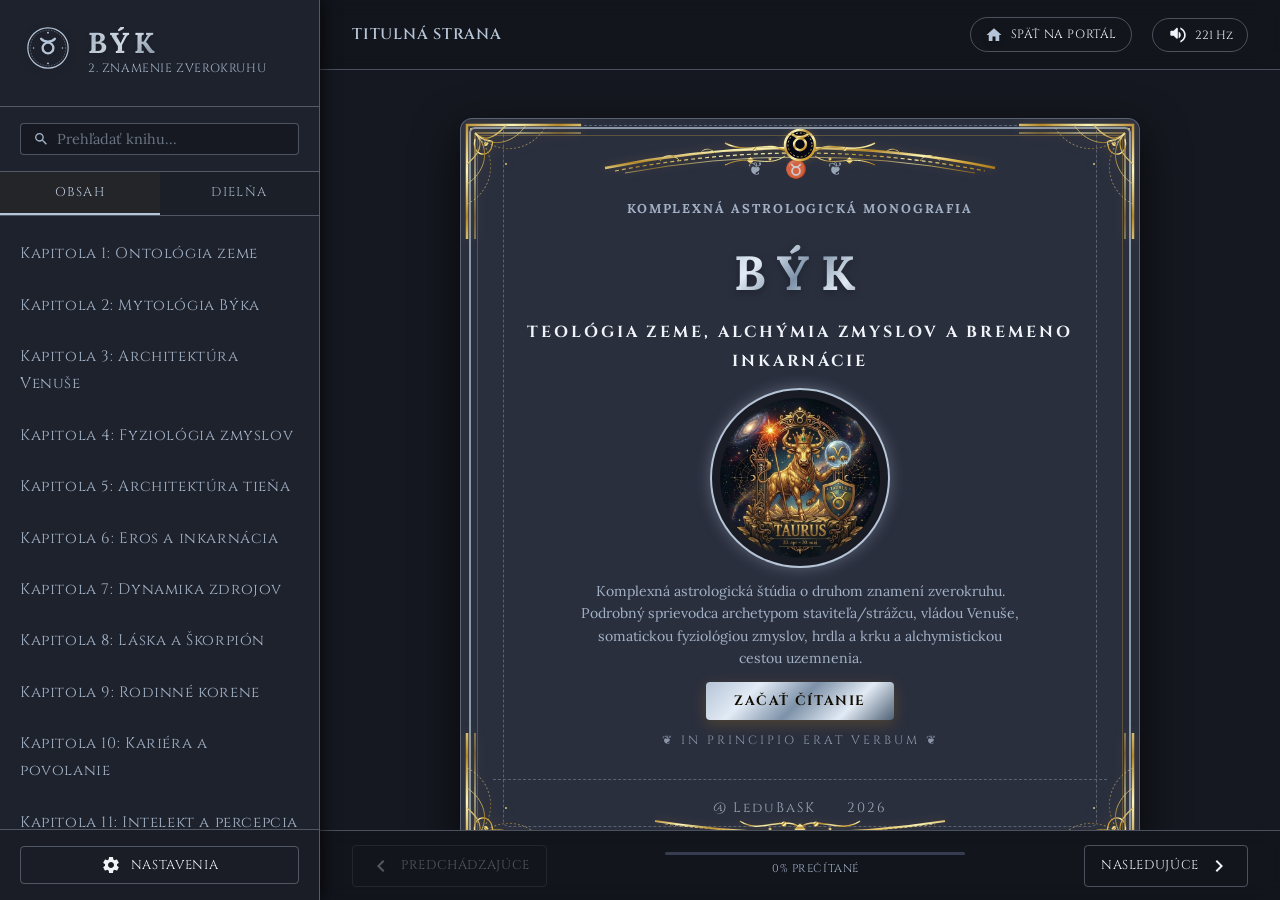
==== commit 7c02816c: "Add files via upload" ====
--- a/bik/index.html
+++ b/bik/index.html
@@ -15,8 +15,8 @@
   <link rel="preconnect" href="https://fonts.gstatic.com" crossorigin>
   <link href="https://fonts.googleapis.com/css2?family=Cinzel:wght@400;600;700;800;900&family=Lora:ital,wght@0,400;0,500;0,600;0,700;1,400;1,500;1,600;1,700&family=Playfair+Display:ital,wght@0,400;0,600;0,700;1,400&display=swap" rel="stylesheet">
   
-  <script type="module" crossorigin src="./assets/index-Bsnu8LC6.js"></script>
-  <link rel="stylesheet" crossorigin href="./assets/index-DKtFnfgO.css">
+  <script type="module" crossorigin src="./assets/index-BE0Y3MoO.js"></script>
+  <link rel="stylesheet" crossorigin href="./assets/index-WqhepW03.css">
 </head>
 <body class="theme-platinum">
 
@@ -154,7 +154,7 @@
     <!-- Collapsible Sidebar Menu -->
     <aside class="sidebar" id="app-sidebar">
       <div class="sidebar-header">
-        <a href="#" class="logo-link" id="logo-link">
+        <a href="../HoroscopBioritam/index.html" class="logo-link" id="logo-link">
           <div class="royal-emblem">
             <svg viewBox="0 0 100 100" width="48" height="48" class="gold-svg animate-rotate">
               <circle cx="50" cy="50" r="42" fill="none" stroke="currentColor" stroke-width="2.5"/>
@@ -261,6 +261,12 @@
         </div>
         
         <div class="top-bar-right">
+          <!-- Back to AstroBioRhythm Portal -->
+          <a href="../HoroscopBioritam/index.html" class="portal-back-btn" title="Späť na AstroBioRhythm">
+            <svg viewBox="0 0 24 24" width="18" height="18" class="gold-svg"><path d="M10 20v-6h4v6h5v-8h3L12 3 2 12h3v8z" fill="currentColor"/></svg>
+            <span class="mobile-hidden">Späť na portál</span>
+          </a>
+
           <!-- Audio Drone Synthesizer -->
           <div class="audio-control">
             <button class="sound-btn" id="btn-ambient-sound" title="Prehrať ambientné frekvencie Venuše (221.23 Hz)">
--- a/bik/assets/index-WqhepW03.css
+++ b/bik/assets/index-WqhepW03.css
@@ -0,0 +1 @@
+:root{--font-headings: "Cinzel", serif;--font-subheadings: "Playfair Display", serif;--font-body: "Lora", serif;--font-sans: "Lora", sans-serif;--gold-primary: #bf953f;--gold-light: #fcf6ba;--gold-medium: #b38728;--gold-dark: #aa771c;--gold-gradient: linear-gradient(135deg, #bf953f 0%, #fcf6ba 25%, #b38728 50%, #fbf5b7 75%, #aa771c 100%);--gold-glow: 0 0 15px rgba(191, 149, 63, .4);--transition-smooth: all .35s cubic-bezier(.25, .8, .25, 1);--transition-fast: all .15s ease-out;--font-size-base: 18px;--line-height-base: 1.8}body.theme-platinum{--color-bg: #151820;--color-bg-sidebar: #1e222d;--color-bg-card: #2a2f3e;--color-bg-accent: #373d50;--color-text-main: #f0f3f8;--color-text-muted: #a3b2c6;--color-border: rgba(181, 196, 214, .35);--color-border-hover: rgba(181, 196, 214, .65);--color-glow: rgba(181, 196, 214, .15);--color-scrollbar: #1e222d;--color-shadow: rgba(0, 0, 0, .7);background-color:var(--color-bg);color:var(--color-text-main);--gold-primary: #b5c4d6;--gold-light: #e2ebf5;--gold-medium: #7d91a8;--gold-dark: #4f6175;--gold-gradient: linear-gradient(135deg, #b5c4d6 0%, #e2ebf5 25%, #7d91a8 50%, #e2ebf5 75%, #4f6175 100%);--gold-glow: 0 0 15px rgba(181, 196, 214, .35);background-image:radial-gradient(circle at 10% 20%,rgba(181,196,214,.15) 0%,transparent 60%),radial-gradient(circle at 90% 80%,rgba(21,24,32,.4) 0%,transparent 60%)}body.theme-emerald{--color-bg: #092015;--color-bg-sidebar: #0e3020;--color-bg-card: #154530;--color-bg-accent: #1e5c41;--color-text-main: #f0fdf4;--color-text-muted: #bbf7d0;--color-border: rgba(191, 149, 63, .4);--color-border-hover: rgba(191, 149, 63, .7);--color-glow: rgba(191, 149, 63, .2);--color-scrollbar: #0a2519;--color-shadow: rgba(0, 0, 0, .8);background-color:var(--color-bg);color:var(--color-text-main);--gold-primary: #bf953f;--gold-light: #fcf6ba;--gold-medium: #b38728;--gold-dark: #aa771c;--gold-gradient: linear-gradient(135deg, #bf953f 0%, #fcf6ba 25%, #b38728 50%, #fbf5b7 75%, #aa771c 100%);--gold-glow: 0 0 15px rgba(191, 149, 63, .4);background-image:radial-gradient(ellipse at top left,rgba(191,149,63,.15) 0%,transparent 60%),radial-gradient(ellipse at bottom right,rgba(170,119,28,.2) 0%,transparent 70%),radial-gradient(circle at 50% 50%,#154530d9,#092015)}body.theme-storm{--color-bg: #140b05;--color-bg-sidebar: #20120a;--color-bg-card: #2d1a0f;--color-bg-accent: #3d2314;--color-text-main: #fef3c7;--color-text-muted: #f59e0b;--color-border: rgba(217, 119, 6, .4);--color-border-hover: rgba(217, 119, 6, .7);--color-glow: rgba(217, 119, 6, .2);--color-scrollbar: #1b0f08;--color-shadow: rgba(0, 0, 0, .85);background-color:var(--color-bg);color:var(--color-text-main);--gold-primary: #d97706;--gold-light: #fcd34d;--gold-medium: #b45309;--gold-dark: #78350f;--gold-gradient: linear-gradient(135deg, #d97706 0%, #fcd34d 25%, #b45309 50%, #fcd34d 75%, #78350f 100%);--gold-glow: 0 0 15px rgba(217, 119, 6, .4);background-image:radial-gradient(ellipse at top left,rgba(217,119,6,.15) 0%,transparent 60%),radial-gradient(ellipse at bottom right,rgba(120,53,15,.2) 0%,transparent 70%),radial-gradient(circle at 50% 50%,#2d1a0fd9,#140b05)}body.theme-celestial{--color-bg: #1c150c;--color-bg-sidebar: #291f12;--color-bg-card: #3a2d1a;--color-bg-accent: #4c3b22;--color-text-main: #fef8eb;--color-text-muted: #d9c29c;--color-border: rgba(191, 149, 63, .4);--color-border-hover: rgba(191, 149, 63, .7);--color-glow: rgba(191, 149, 63, .2);--color-scrollbar: #241c10;--color-shadow: rgba(0, 0, 0, .8);background-color:var(--color-bg);color:var(--color-text-main);--gold-primary: #bf953f;--gold-light: #fcf6ba;--gold-medium: #b38728;--gold-dark: #aa771c;--gold-gradient: linear-gradient(135deg, #bf953f 0%, #fcf6ba 25%, #b38728 50%, #fbf5b7 75%, #aa771c 100%);--gold-glow: 0 0 15px rgba(191, 149, 63, .4);background-image:radial-gradient(ellipse at top left,rgba(191,149,63,.15) 0%,transparent 60%),radial-gradient(ellipse at bottom right,rgba(170,119,28,.2) 0%,transparent 70%),radial-gradient(circle at 50% 50%,#3a2d1ad9,#1c150c)}body.theme-parchment{--color-bg: #fcfaf5;--color-bg-sidebar: #f0ebe0;--color-bg-card: #ffffff;--color-bg-accent: #e5dcc6;--color-text-main: #1f1810;--color-text-muted: #6b5a47;--color-border: rgba(162, 123, 44, .35);--color-border-hover: rgba(162, 123, 44, .7);--color-glow: rgba(162, 123, 44, .1);--color-scrollbar: #e5ddca;--color-shadow: rgba(45, 36, 25, .1);background-color:var(--color-bg);color:var(--color-text-main);--gold-primary: #a27b2c;--gold-light: #d4a73a;--gold-medium: #805c18;--gold-dark: #543b0c;--gold-gradient: linear-gradient(135deg, #a27b2c 0%, #d4a73a 50%, #543b0c 100%);--gold-glow: 0 0 15px rgba(162, 123, 44, .2);background-image:linear-gradient(rgba(162,123,44,.015) 1px,transparent 1px),linear-gradient(90deg,rgba(162,123,44,.015) 1px,transparent 1px);background-size:24px 24px}*{box-sizing:border-box;margin:0;padding:0}body{font-family:var(--font-body);font-size:var(--font-size-base);line-height:var(--line-height-base);height:100vh;overflow:hidden;transition:background-color .4s ease,color .4s ease}a{color:var(--gold-primary);text-decoration:none;transition:var(--transition-fast)}a:hover{color:var(--gold-light);text-decoration:underline}::-webkit-scrollbar{width:8px;height:8px}::-webkit-scrollbar-track{background:transparent}::-webkit-scrollbar-thumb{background:var(--color-scrollbar);border-radius:4px;border:1px solid var(--color-border)}::-webkit-scrollbar-thumb:hover{background:var(--gold-primary)}.app-container{display:flex;width:100vw;height:100vh;position:relative;overflow:hidden}.sidebar{width:320px;height:100%;background-color:var(--color-bg-sidebar);border-right:1px solid var(--color-border);display:flex;flex-direction:column;z-index:100;transition:transform .4s cubic-bezier(.25,.8,.25,1),background-color .4s ease,border-color .4s ease;box-shadow:2px 0 15px var(--color-shadow)}.sidebar-header{padding:24px;display:flex;align-items:center;gap:16px;border-bottom:1px solid var(--color-border);position:relative}.logo-link{display:flex;align-items:center;gap:16px;text-decoration:none;color:inherit;transition:opacity .2s ease}.logo-link:hover{text-decoration:none;opacity:.85}.title-group h1{font-size:1.8rem;letter-spacing:.15em;line-height:1.1;background:var(--gold-gradient);-webkit-background-clip:text;-webkit-text-fill-color:transparent;text-shadow:0 2px 4px rgba(0,0,0,.15)}.title-group .subtitle{font-size:.75rem;font-family:var(--font-headings);letter-spacing:.05em;color:var(--color-text-muted);text-transform:uppercase}.gold-svg{color:var(--gold-primary);filter:drop-shadow(0 2px 4px rgba(0,0,0,.2))}.animate-rotate{transition:transform .8s ease-in-out}.animate-rotate:hover{transform:rotate(180deg)}.mobile-close-btn{display:none;background:none;border:none;color:var(--color-text-main);cursor:pointer;padding:4px}.search-box{padding:16px 20px;border-bottom:1px solid var(--color-border)}.search-input-wrapper{display:flex;align-items:center;background-color:#00000040;border:1px solid var(--color-border);border-radius:4px;padding:6px 12px;gap:8px;transition:var(--transition-fast)}.search-input-wrapper:focus-within{border-color:var(--gold-primary);box-shadow:0 0 8px #bf953f4d}.search-icon{color:var(--color-text-muted)}.search-box input{background:none;border:none;color:var(--color-text-main);font-family:var(--font-sans);font-size:.9rem;width:100%;outline:none}.search-box input::placeholder{color:var(--color-text-muted);opacity:.6}#search-clear-btn{background:none;border:none;color:var(--color-text-muted);cursor:pointer}.search-results-summary{font-size:.75rem;color:var(--gold-primary);margin-top:6px;text-align:right;font-family:var(--font-sans)}.nav-tabs{display:flex;border-bottom:1px solid var(--color-border);background-color:#0000001a}.tab-btn{flex:1;background:none;border:none;border-bottom:2px solid transparent;color:var(--color-text-muted);padding:12px;font-family:var(--font-headings);font-size:.8rem;text-transform:uppercase;letter-spacing:.1em;cursor:pointer;transition:var(--transition-fast)}.tab-btn:hover{color:var(--color-text-main)}.tab-btn.active{color:var(--gold-primary);border-bottom-color:var(--gold-primary);background-color:#bf953f0d}.sidebar-scroll-area{flex:1;overflow-y:auto;padding:16px 8px}.toc-list,.widgets-list{list-style:none}.toc-list li{margin-bottom:8px}.toc-item{display:block;padding:8px 12px;border-radius:4px;color:var(--color-text-muted);font-family:var(--font-headings);font-size:.95rem;letter-spacing:.04em;cursor:pointer;transition:var(--transition-fast)}.toc-item:hover{background-color:#bf953f14;color:var(--color-text-main);padding-left:16px}.toc-item.active{background:var(--gold-gradient);color:#120d03!important;font-weight:600;box-shadow:0 2px 8px #00000026}.widget-menu-item{display:flex;align-items:center;gap:16px;padding:12px;border-radius:6px;margin-bottom:8px;border:1px solid transparent;background-color:#00000026;cursor:pointer;transition:var(--transition-smooth)}.widget-menu-item:hover{background-color:#bf953f0f;border-color:var(--color-border);transform:translateY(-2px)}.widget-menu-item.active{border-color:var(--gold-primary);background-color:#bf953f1a;box-shadow:var(--gold-glow)}.widget-menu-item .icon{font-size:1.5rem;color:var(--gold-primary);text-shadow:0 0 8px rgba(191,149,63,.3)}.widget-desc{display:flex;flex-direction:column}.widget-desc .title{font-family:var(--font-headings);font-size:.95rem;color:var(--color-text-main);font-weight:600}.widget-desc .detail{font-size:.7rem;color:var(--color-text-muted);font-family:var(--font-sans)}.sidebar-footer{padding:16px 20px;border-top:1px solid var(--color-border);background-color:#00000026}.footer-action-btn{width:100%;display:flex;align-items:center;justify-content:center;gap:10px;background:none;border:1px solid var(--color-border);border-radius:4px;color:var(--color-text-main);padding:8px 12px;font-family:var(--font-headings);font-size:.8rem;text-transform:uppercase;letter-spacing:.05em;cursor:pointer;transition:var(--transition-fast)}.footer-action-btn:hover{background-color:var(--gold-primary);color:#120d03;border-color:var(--gold-primary);box-shadow:var(--gold-glow)}.main-workspace{flex:1;height:100%;display:flex;flex-direction:column;position:relative;overflow:hidden;background-color:var(--color-bg)}.top-bar{height:70px;border-bottom:1px solid var(--color-border);padding:0 32px;display:flex;align-items:center;justify-content:space-between;background-color:#0000001f;-webkit-backdrop-filter:blur(8px);backdrop-filter:blur(8px);z-index:90}.top-bar-left{display:flex;align-items:center;gap:16px}.hamburger-btn{background:none;border:none;color:var(--color-text-main);cursor:pointer;padding:4px;display:none}.current-chapter-indicator{font-family:var(--font-headings);font-size:.95rem;letter-spacing:.05em;color:var(--gold-primary);font-weight:600;text-transform:uppercase}.top-bar-right{display:flex;align-items:center;gap:20px}.sound-btn{background:none;border:1px solid var(--color-border);border-radius:20px;color:var(--color-text-main);display:flex;align-items:center;gap:8px;padding:6px 14px;font-family:var(--font-headings);font-size:.75rem;cursor:pointer;transition:var(--transition-fast)}.sound-btn:hover{border-color:var(--gold-primary);background-color:#bf953f0f}.sound-btn.active{background-color:var(--gold-primary);color:#120d03;border-color:var(--gold-primary);box-shadow:var(--gold-glow)}.bookmark-btn{background:none;border:none;color:var(--color-text-muted);cursor:pointer;padding:4px;transition:var(--transition-fast)}.bookmark-btn:hover{color:var(--gold-primary);transform:scale(1.1)}.bookmark-btn.active{color:var(--gold-primary);filter:drop-shadow(0 0 4px rgba(191,149,63,.4))}.viewport-content{flex:1;overflow-y:auto;position:relative;padding:48px 24px;display:flex;flex-direction:column;align-items:center}.book-credit-footer{text-align:center;padding:16px 20px 0;border-top:1px dashed var(--color-border);margin-top:24px}.book-credit-footer p{font-family:var(--font-headings);font-size:.85rem;letter-spacing:.15em;color:var(--gold-primary);opacity:.8}.royal-frame{position:absolute;top:0;left:0;width:100%;height:100%;pointer-events:none;z-index:10}.royal-frame:before{content:"";position:absolute;top:8px;left:8px;right:8px;bottom:8px;border:2px solid var(--gold-primary);border-radius:6px;opacity:.7}.royal-frame:after{content:"";position:absolute;top:16px;left:16px;right:16px;bottom:16px;border:1px solid rgba(191,149,63,.35);border-radius:4px}.frame-corner{position:absolute;width:120px;height:120px}.frame-corner svg.corner{width:100%;height:100%;filter:drop-shadow(0 0 6px rgba(191,149,63,.3))}.frame-corner.top-left{top:0;left:0}.frame-corner.top-right{top:0;right:0;transform:scaleX(-1)}.frame-corner.bottom-left{bottom:0;left:0;transform:scaleY(-1)}.frame-corner.bottom-right{bottom:0;right:0;transform:scale(-1)}.frame-edge{position:absolute}.frame-edge.top{top:4px;left:120px;right:120px;height:60px;display:flex;justify-content:center;align-items:flex-start}.frame-edge svg.top-arch{width:400px;height:60px;filter:drop-shadow(0 0 4px rgba(191,149,63,.25))}.frame-edge.bottom{bottom:4px;left:120px;right:120px;height:40px;display:flex;justify-content:center;align-items:flex-end}.frame-edge svg.bottom-scroll{width:300px;height:40px;filter:drop-shadow(0 0 4px rgba(191,149,63,.25))}.frame-edge.left{left:6px;top:120px;bottom:120px;width:10px;border-left:2px solid var(--gold-primary);opacity:.5}.frame-edge.right{right:6px;top:120px;bottom:120px;width:10px;border-right:2px solid var(--gold-primary);opacity:.5}.book-cover-page{width:100%;max-width:680px;margin:auto;padding:24px 48px;position:relative;background-color:var(--color-bg-card);border-radius:12px;box-shadow:0 15px 45px var(--color-shadow);border:1px solid var(--color-border);overflow:hidden;flex-shrink:0;min-height:fit-content;height:fit-content}.cover-gold-border{padding:24px 0;text-align:center;position:relative}.cover-gold-border:after{content:"";position:absolute;top:-10px;left:10px;right:10px;bottom:10px;border:1px dashed var(--color-border);border-radius:6px;pointer-events:none}.cover-ornament-top{text-align:center;font-family:var(--font-headings);font-size:1.1rem;letter-spacing:.5em;color:var(--gold-primary);margin-bottom:16px;padding-top:8px;opacity:.8}.cover-ornament-bottom{text-align:center;font-family:var(--font-headings);font-size:.75rem;letter-spacing:.25em;color:var(--gold-primary);text-transform:uppercase;margin-top:16px;padding-bottom:8px;opacity:.7}.cover-main-content{margin:10px 0;display:flex;flex-direction:column;align-items:center}.cover-author{font-size:.8rem;text-transform:uppercase;letter-spacing:.15em;color:var(--color-text-muted);margin-bottom:16px}.cover-title{font-size:3.8rem;font-weight:900;letter-spacing:.25em;margin-bottom:4px;background:var(--gold-gradient);-webkit-background-clip:text;-webkit-text-fill-color:transparent;filter:drop-shadow(0 2px 4px rgba(0,0,0,.3))}.cover-subtitle{font-size:1.15rem;font-family:var(--font-headings);text-transform:uppercase;letter-spacing:.18em;color:var(--color-text-main);margin-bottom:16px}.cover-art-wrapper{width:240px;height:240px;border-radius:50%;border:2px solid var(--gold-primary);padding:8px;background-color:#0006;box-shadow:var(--gold-glow);margin-bottom:16px;overflow:hidden;display:flex;align-items:center;justify-content:center;transition:var(--transition-smooth)}.cover-art-wrapper:hover{border-color:var(--gold-light);box-shadow:0 0 25px #bf953fbf}.cover-art-img{width:100%;height:100%;object-fit:cover;border-radius:50%;transition:transform .8s ease}.cover-art-wrapper:hover .cover-art-img{transform:scale(1.1)}.cover-meta{font-size:.95rem;max-width:440px;margin:0 auto 16px;color:var(--color-text-muted);line-height:1.6}.gold-btn{background:var(--gold-gradient);color:#120d03;border:none;border-radius:4px;padding:14px 36px;font-family:var(--font-headings);font-weight:700;font-size:.9rem;text-transform:uppercase;letter-spacing:.12em;cursor:pointer;box-shadow:0 4px 15px #aa771c4d;transition:var(--transition-smooth);position:relative;z-index:5}.gold-btn:hover{transform:translateY(-2px);box-shadow:var(--gold-glow)}.gold-btn:active{transform:translateY(0)}.chapter-reader{width:100%;max-width:780px;margin:0 auto;opacity:1;transition:opacity .3s ease;padding:80px 60px;position:relative;background-color:var(--color-bg-card);border-radius:12px;box-shadow:0 15px 45px var(--color-shadow);border:1px solid var(--color-border)}.chapter-reader:before{content:"";position:absolute;top:20px;left:20px;right:20px;bottom:20px;border:1px dashed var(--color-border);border-radius:8px;pointer-events:none}.reader-chapter-title{font-size:2.2rem;margin-bottom:40px;text-align:center;line-height:1.3;border-bottom:1px solid var(--color-border);padding-bottom:24px;position:relative;color:var(--gold-primary);letter-spacing:.05em;text-transform:uppercase}.reader-chapter-title:after{content:"♍";position:absolute;bottom:-15px;left:50%;transform:translate(-50%);background-color:var(--color-bg-card);padding:0 20px;color:var(--gold-primary);font-size:1.4rem;font-weight:400;transition:background-color .4s ease}.reader-section{margin-bottom:48px;position:relative;z-index:5}.reader-section-title{font-size:1.4rem;font-family:var(--font-subheadings);color:var(--gold-primary);margin-top:36px;margin-bottom:20px;line-height:1.4;letter-spacing:.02em}.chapter-reader p{margin-bottom:20px;font-size:1.05rem;text-align:justify;text-justify:inter-word;color:var(--color-text-main);position:relative;z-index:5}.chapter-reader .drop-cap:first-letter{float:left;font-family:var(--font-headings);font-size:3.6rem;line-height:.85;padding-top:4px;padding-right:12px;padding-left:2px;color:var(--gold-primary);font-weight:700;text-shadow:1px 1px 0 rgba(0,0,0,.15);background:var(--gold-gradient);-webkit-background-clip:text;-webkit-text-fill-color:transparent}.chapter-reader h4{font-size:1.1rem;margin-top:28px;margin-bottom:14px;color:var(--color-text-main);border-left:3px solid var(--gold-primary);padding-left:12px;text-transform:uppercase;letter-spacing:.06em}.chapter-reader ul,.chapter-reader ol{margin-left:28px;margin-bottom:24px;color:var(--color-text-main);position:relative;z-index:5}.chapter-reader li{margin-bottom:10px;font-size:1.05rem;line-height:1.7}.section-divider{display:flex;align-items:center;justify-content:center;margin:40px 0;color:var(--color-border)}.section-divider span{font-size:1.2rem;letter-spacing:.5em;padding:0 10px;color:var(--gold-primary)}.term-highlight{border-bottom:1px dashed var(--gold-primary);color:var(--color-text-main);cursor:help;position:relative;display:inline}.term-highlight:hover{color:var(--gold-primary);background-color:#bf953f0f}.term-tooltip{visibility:hidden;width:250px;background-color:var(--color-bg-sidebar);color:var(--color-text-main);text-align:left;border-radius:6px;border:1px solid var(--gold-primary);padding:12px;position:absolute;z-index:200;bottom:125%;left:50%;transform:translate(-50%);opacity:0;transition:opacity .3s ease,transform .3s ease;font-family:var(--font-sans);font-size:.8rem;line-height:1.5;box-shadow:0 5px 15px #0006;pointer-events:none}.term-highlight:hover .term-tooltip{visibility:visible;opacity:1;transform:translate(-50%,-8px)}.bookmark-tag{position:absolute;top:0;right:50px;width:28px;height:40px;background:var(--gold-gradient);clip-path:polygon(0% 0%,100% 0%,100% 100%,50% 80%,0% 100%);display:flex;align-items:center;justify-content:center;color:#120d03;font-size:.9rem;box-shadow:0 2px 5px #00000040;animation:slideDown .35s cubic-bezier(.25,.8,.25,1);z-index:15}@keyframes slideDown{0%{transform:translateY(-40px)}to{transform:translateY(0)}}.widget-container{width:100%;max-width:780px;margin:0 auto;padding:80px 60px;background-color:var(--color-bg-card);border-radius:12px;border:1px solid var(--color-border);box-shadow:0 15px 45px var(--color-shadow);position:relative;transition:all .4s ease}.widget-container:before{content:"";position:absolute;top:20px;left:20px;right:20px;bottom:20px;border:1px dashed var(--color-border);border-radius:8px;pointer-events:none}.widget-header{text-align:center;margin-bottom:32px;border-bottom:1px solid var(--color-border);padding-bottom:20px;position:relative;z-index:5}.widget-header h3{font-size:1.8rem;color:var(--gold-primary);margin-bottom:8px;text-transform:uppercase;letter-spacing:.05em}.widget-header p{font-size:.95rem;color:var(--color-text-muted)}.chalice-arena{display:flex;flex-direction:column;align-items:center;gap:24px;position:relative;z-index:5}.chalice-canvas-wrapper{width:100%;height:250px;background-color:#00000040;border:1px solid var(--color-border);border-radius:6px;position:relative;overflow:hidden;display:flex;align-items:center;justify-content:center;box-shadow:inset 0 2px 10px #0006}.chalice-svg{width:100%;height:100%}.balance-status-alert{padding:16px 20px;border-radius:6px;border:1px solid var(--color-border);background-color:#00000026;font-size:.95rem;line-height:1.6;text-align:center;max-width:600px;font-family:var(--font-sans)}.balance-status-alert.balanced{border-color:#789072;background-color:#7890721a;box-shadow:0 0 15px #78907233}.weights-grid{display:grid;grid-template-columns:repeat(auto-fill,minmax(140px,1fr));gap:12px;margin-top:12px}.weight-item{background-color:#0003;border:1px solid var(--color-border);border-radius:4px;padding:10px;text-align:center;cursor:pointer;transition:var(--transition-smooth);display:flex;flex-direction:column;gap:4px}.weight-item:hover{background-color:#bf953f0f;border-color:var(--gold-primary);transform:translateY(-2px)}.weight-item.active{background:var(--gold-gradient);border-color:var(--gold-primary);box-shadow:0 4px 10px #aa771c40}.weight-item.active .weight-name{color:#120d03;font-weight:600}.weight-item.active .weight-type{color:#120d03b3}.weight-name{font-size:.85rem;font-family:var(--font-headings);color:var(--color-text-main);transition:var(--transition-fast)}.weight-type{font-size:.65rem;text-transform:uppercase;letter-spacing:.05em;color:var(--color-text-muted)}.weight-type.light{color:#a3b8a7}.weight-type.shadow{color:#d8c3b9}.calc-arena{display:flex;flex-direction:column;align-items:center;gap:32px;position:relative;z-index:5;width:100%}.calc-inputs{display:flex;flex-direction:column;align-items:center;gap:16px;width:100%;max-width:500px}.calc-inputs label{font-family:var(--font-headings);font-size:1.05rem;color:var(--gold-primary);letter-spacing:.05em}.birthdate-input-wrapper{display:flex;gap:12px;width:100%}.calc-select{flex:1;background-color:var(--color-bg-sidebar);border:1px solid var(--color-border);border-radius:4px;color:var(--color-text-main);padding:12px;font-family:var(--font-sans);font-size:.95rem;outline:none;cursor:pointer;transition:var(--transition-fast)}.calc-select:focus{border-color:var(--gold-primary)}.calc-btn{background:var(--gold-gradient);color:#120d03;border:none;border-radius:4px;padding:12px 28px;font-family:var(--font-headings);font-weight:700;cursor:pointer;transition:var(--transition-smooth)}.calc-btn:hover{box-shadow:var(--gold-glow)}.calc-result-card{width:100%;max-width:580px;background-color:#00000026;border:1px solid var(--color-border);border-radius:6px;padding:24px;animation:fadeIn .4s ease}.result-card-header{border-bottom:1px solid var(--color-border);padding-bottom:12px;margin-bottom:16px;display:flex;flex-direction:column;gap:4px}.result-card-header h4{font-size:1.3rem;font-family:var(--font-headings);color:var(--gold-primary)}.planet-rulers{font-size:.75rem;text-transform:uppercase;letter-spacing:.08em;color:var(--color-text-muted)}.calc-result-card p{font-size:1rem;line-height:1.6;color:var(--color-text-main);margin-bottom:12px}.calc-result-card h5{font-size:.85rem;text-transform:uppercase;letter-spacing:.06em;margin-top:16px;margin-bottom:8px}.calc-result-card ul{margin-left:20px;margin-bottom:16px}.calc-result-card li{font-size:.95rem;line-height:1.5;margin-bottom:6px;color:var(--color-text-main)}.quiz-progress-bar{width:100%;height:4px;background-color:var(--color-bg-accent);border-radius:2px;margin-bottom:24px;overflow:hidden;position:relative;z-index:5}.quiz-progress-fill{height:100%;background:var(--gold-gradient);transition:width .3s ease}.quiz-question-card{position:relative;z-index:5;width:100%;max-width:580px;margin:0 auto}.quiz-question-text{font-size:1.25rem;font-family:var(--font-subheadings);color:var(--color-text-main);line-height:1.5;margin-bottom:24px;text-align:center}.quiz-options-list{display:flex;flex-direction:column;gap:12px}.quiz-option-item{background-color:#00000040;border:1px solid var(--color-border);border-radius:4px;padding:16px 20px;cursor:pointer;font-size:.95rem;line-height:1.5;transition:var(--transition-smooth)}.quiz-option-item:hover{border-color:var(--gold-primary);background-color:#bf953f0f;transform:translate(4px)}.quiz-result-block{text-align:center;position:relative;z-index:5;width:100%;max-width:580px;margin:0 auto}.quiz-result-score{font-size:3.2rem;font-weight:800;background:var(--gold-gradient);-webkit-background-clip:text;-webkit-text-fill-color:transparent;margin-bottom:8px}.quiz-result-title{font-family:var(--font-headings);font-size:1.3rem;color:var(--gold-primary);letter-spacing:.05em;text-transform:uppercase}.quiz-result-description{font-size:1rem;line-height:1.7;color:var(--color-text-main);margin-bottom:32px;text-align:justify}.journal-arena{display:flex;flex-direction:column;gap:28px;position:relative;z-index:5;width:100%}.journal-entry-card{background-color:#00000026;border:1px solid var(--color-border);border-radius:6px;padding:24px}.journal-prompt{font-size:1.05rem;font-family:var(--font-subheadings);color:var(--gold-primary);line-height:1.5;margin-bottom:14px}.journal-textarea{width:100%;height:140px;background-color:var(--color-bg-sidebar);border:1px solid var(--color-border);border-radius:4px;color:var(--color-text-main);font-family:var(--font-sans);font-size:.95rem;line-height:1.6;padding:12px;resize:vertical;outline:none;transition:var(--transition-fast)}.journal-textarea:focus{border-color:var(--gold-primary)}.journal-actions{display:flex;justify-content:flex-end;margin-top:8px;height:20px}.save-alert-tag{font-size:.7rem;color:var(--gold-primary);font-family:var(--font-headings);text-transform:uppercase;letter-spacing:.05em;opacity:0;transition:opacity .3s ease;pointer-events:none}.save-alert-tag.visible{opacity:1}.bottom-page-controls{height:70px;border-top:1px solid var(--color-border);padding:0 32px;display:flex;align-items:center;justify-content:space-between;background-color:#0000001f;-webkit-backdrop-filter:blur(8px);backdrop-filter:blur(8px);z-index:90}.nav-arrow-btn{background:none;border:1px solid var(--color-border);border-radius:4px;color:var(--color-text-main);padding:8px 16px;font-family:var(--font-headings);font-size:.8rem;text-transform:uppercase;letter-spacing:.05em;cursor:pointer;display:flex;align-items:center;gap:8px;transition:var(--transition-fast)}.nav-arrow-btn:hover:not(:disabled){border-color:var(--gold-primary);background-color:#bf953f0f;color:var(--gold-primary)}.nav-arrow-btn:disabled{opacity:.3;cursor:not-allowed}.reading-progress-container{display:flex;flex-direction:column;align-items:center;gap:4px;flex:1;max-width:300px}.progress-bar-bg{width:100%;height:3px;background-color:var(--color-bg-accent);border-radius:1.5px;overflow:hidden}.progress-bar-fill{height:100%;background:var(--gold-gradient);transition:width .3s ease}.progress-percentage{font-size:.7rem;font-family:var(--font-headings);text-transform:uppercase;letter-spacing:.05em;color:var(--color-text-muted)}.settings-drawer-overlay{position:fixed;top:0;left:0;width:100vw;height:100vh;background-color:#00000080;-webkit-backdrop-filter:blur(4px);backdrop-filter:blur(4px);z-index:1000;display:flex;justify-content:flex-end}.settings-drawer-overlay.hidden{display:none}.settings-drawer-content{width:100%;max-width:360px;height:100%;background-color:var(--color-bg-sidebar);border-left:1px solid var(--color-border);display:flex;flex-direction:column;box-shadow:-5px 0 25px #00000080;animation:slideLeft .35s cubic-bezier(.25,.8,.25,1)}@keyframes slideLeft{0%{transform:translate(100%)}to{transform:translate(0)}}.drawer-header{padding:24px;border-bottom:1px solid var(--color-border);display:flex;align-items:center;justify-content:space-between}.drawer-header h3{font-family:var(--font-headings);font-size:1.25rem;color:var(--gold-primary);text-transform:uppercase;letter-spacing:.05em}.close-drawer-btn{background:none;border:none;color:var(--color-text-muted);cursor:pointer;padding:4px;transition:var(--transition-fast)}.close-drawer-btn:hover{color:var(--color-text-main)}.drawer-body{flex:1;overflow-y:auto;padding:24px;display:flex;flex-direction:column;gap:28px}.settings-group{display:flex;flex-direction:column;gap:12px}.settings-group h4{font-family:var(--font-headings);font-size:.85rem;text-transform:uppercase;letter-spacing:.05em;color:var(--gold-primary);border-bottom:1px solid var(--color-border);padding-bottom:6px}.theme-selector-grid{display:grid;grid-template-columns:repeat(2,1fr);gap:8px}.theme-option{background-color:#00000040;border:1px solid var(--color-border);border-radius:4px;padding:10px;display:flex;align-items:center;gap:10px;cursor:pointer;transition:var(--transition-fast)}.theme-option:hover{border-color:var(--gold-primary)}.theme-option.active{border-color:var(--gold-primary);background-color:#bf953f14}.color-dot{width:14px;height:14px;border-radius:50%;flex-shrink:0}.theme-name{font-size:.75rem;font-family:var(--font-headings);color:var(--color-text-main);text-align:left}.font-size-adjuster{display:flex;align-items:center;gap:16px;justify-content:center;background-color:#00000026;border:1px solid var(--color-border);border-radius:4px;padding:10px}.size-btn{background:none;border:1px solid var(--color-border);border-radius:4px;color:var(--color-text-main);width:36px;height:36px;font-family:var(--font-headings);font-weight:700;cursor:pointer;transition:var(--transition-fast)}.size-btn:hover{border-color:var(--gold-primary);color:var(--gold-primary)}.size-display{font-family:var(--font-headings);font-size:1rem;width:60px;text-align:center;color:var(--color-text-main)}.layout-toggle-group{display:flex;gap:8px}.layout-toggle-btn{flex:1;background-color:#00000040;border:1px solid var(--color-border);border-radius:4px;color:var(--color-text-muted);padding:10px;font-family:var(--font-headings);font-size:.75rem;text-transform:uppercase;letter-spacing:.05em;cursor:pointer;transition:var(--transition-fast)}.layout-toggle-btn:hover{border-color:var(--gold-primary);color:var(--color-text-main)}.layout-toggle-btn.active{border-color:var(--gold-primary);background-color:#bf953f14;color:var(--gold-primary);font-weight:600}.bookmarks-list-wrapper{max-height:180px;overflow-y:auto;display:flex;flex-direction:column;gap:8px}.empty-bookmarks{font-size:.8rem;color:var(--color-text-muted);text-align:center;font-style:italic;padding:12px 0}.bookmark-list-item{display:flex;align-items:center;justify-content:space-between;background-color:#00000026;border:1px solid var(--color-border);border-radius:4px;padding:8px 12px}.bookmark-link-text{font-family:var(--font-headings);font-size:.75rem;color:var(--color-text-main);cursor:pointer;text-align:left;flex:1;margin-right:8px;overflow:hidden;text-overflow:ellipsis;white-space:nowrap}.bookmark-link-text:hover{color:var(--gold-primary)}.bookmark-delete-btn{background:none;border:none;color:#ef4444;cursor:pointer;padding:2px;opacity:.7;transition:opacity .2s ease}.bookmark-delete-btn:hover{opacity:1}.danger-zone{margin-top:auto;border-top:1px solid rgba(239,68,68,.2);padding-top:16px}.danger-btn-outline{width:100%;background:none;border:1px solid #ef4444;border-radius:4px;color:#ef4444;padding:10px;font-family:var(--font-headings);font-size:.75rem;text-transform:uppercase;letter-spacing:.05em;cursor:pointer;transition:var(--transition-fast)}.danger-btn-outline:hover{background-color:#ef4444;color:#fff}.audio-start-banner{position:fixed;bottom:24px;right:24px;max-width:380px;background-color:var(--color-bg-sidebar);border:1px solid var(--gold-primary);border-radius:8px;box-shadow:0 10px 30px #00000080;z-index:2000;animation:slideUp .4s cubic-bezier(.25,.8,.25,1);padding:20px}.banner-content{display:flex;flex-direction:column;gap:12px;align-items:center;text-align:center}.music-icon{font-size:1.8rem;color:var(--gold-primary);text-shadow:0 0 10px rgba(191,149,63,.3)}.banner-content p{font-size:.85rem;line-height:1.6;color:var(--color-text-main);font-family:var(--font-sans)}.banner-buttons{display:flex;gap:12px;width:100%}.banner-buttons button{flex:1}.btn-small{padding:10px 16px!important;font-size:.75rem!important}.text-btn{background:none;border:1px solid var(--color-border);color:var(--color-text-muted);border-radius:4px;font-family:var(--font-headings);font-size:.75rem;text-transform:uppercase;letter-spacing:.05em;cursor:pointer;transition:var(--transition-fast)}.text-btn:hover{border-color:var(--color-text-main);color:var(--color-text-main)}.search-overlay{position:absolute;top:70px;left:0;width:100%;height:calc(100% - 70px);background-color:var(--color-bg);z-index:500;display:flex;flex-direction:column;padding:40px;transition:opacity .3s ease}.search-overlay.hidden{display:none}.search-overlay-header{display:flex;justify-content:space-between;align-items:center;border-bottom:1px solid var(--color-border);padding-bottom:16px;margin-bottom:24px}.search-overlay-header h2{font-family:var(--font-headings);font-size:1.45rem;color:var(--color-text-main);letter-spacing:.02em}.search-overlay-header h2 span{color:var(--gold-primary)}.close-overlay-btn{background:none;border:1px solid var(--color-border);border-radius:4px;color:var(--color-text-muted);padding:8px 16px;font-family:var(--font-headings);font-size:.75rem;text-transform:uppercase;cursor:pointer;transition:var(--transition-fast)}.close-overlay-btn:hover{border-color:var(--color-text-main);color:var(--color-text-main)}.search-overlay-scrollable{flex:1;overflow-y:auto}.search-results-list{display:flex;flex-direction:column;gap:16px;max-width:780px;margin:0 auto}.search-result-card-item{background-color:var(--color-bg-card);border:1px solid var(--color-border);border-radius:6px;padding:20px;cursor:pointer;transition:var(--transition-smooth)}.search-result-card-item:hover{border-color:var(--gold-primary);transform:translateY(-2px);box-shadow:0 4px 15px #0003}.result-chapter-meta{font-family:var(--font-headings);font-size:.75rem;color:var(--gold-primary);text-transform:uppercase;letter-spacing:.08em;margin-bottom:6px}.result-snippet{font-size:.95rem;line-height:1.6;color:var(--color-text-main)}.result-snippet mark{background:var(--gold-gradient);color:#120d03;padding:0 2px;border-radius:2px;font-weight:600}.chapter-end-section{width:100%;margin-top:64px;padding-top:48px;border-top:1px dashed var(--color-border);display:flex;flex-direction:column;align-items:center;text-align:center;position:relative;z-index:5}.chapter-end-quote{font-family:var(--font-subheadings);font-size:1.45rem;font-style:italic;color:var(--gold-primary);line-height:1.6;text-shadow:0 2px 6px rgba(0,0,0,.3);max-width:580px;margin:0 auto}.chapter-illustration{margin:32px 0;display:flex;justify-content:center;align-items:center}.gold-svg-illustration{width:80px;height:80px;color:var(--gold-primary);filter:drop-shadow(0 4px 10px rgba(191,149,63,.25))}.gold-divider-svg{width:140px;height:24px;color:var(--gold-primary)}@keyframes fadeIn{0%{opacity:0;transform:translateY(10px)}to{opacity:1;transform:translateY(0)}}@keyframes slideUp{0%{transform:translateY(100px);opacity:0}to{transform:translateY(0);opacity:1}}.viewport-content.scroll-layout{display:block}.viewport-content.scroll-layout .book-cover-page,.viewport-content.scroll-layout .chapter-reader,.viewport-content.scroll-layout .widget-container{margin-bottom:48px}@media (max-width: 1024px){.chapter-reader,.widget-container,.book-cover-page{max-width:90%;padding:60px 40px}}@media (max-width: 768px){.app-container{flex-direction:column}.sidebar{position:fixed;top:0;left:0;height:100%;transform:translate(-100%);width:320px}.sidebar.active{transform:translate(0)}.mobile-close-btn{display:block;margin-left:auto}.hamburger-btn{display:block}.mobile-hidden{display:none!important}.top-bar{padding:0 16px;height:56px}.viewport-content{padding:24px 12px}.bottom-page-controls{padding:0 16px;height:56px}.chapter-reader,.widget-container{max-width:100%;padding:50px 24px}.book-cover-page{max-width:100%;padding:12px 16px;margin:10px auto!important}.title-group h1{font-size:1.8rem;letter-spacing:.15em;white-space:nowrap}.title-group .subtitle{white-space:nowrap}.frame-corner{width:80px;height:80px}.frame-edge.top{left:80px;right:80px;height:40px}.frame-edge svg.top-arch{width:200px;height:40px}.frame-edge.bottom{left:80px;right:80px;height:30px}.frame-edge svg.bottom-scroll{width:200px;height:30px}.frame-edge.left,.frame-edge.right{top:80px;bottom:80px}.reader-chapter-title{font-size:1.7rem}.cover-title{font-size:2rem;letter-spacing:.15em}.cover-subtitle{font-size:.95rem;margin-bottom:8px;letter-spacing:.12em}.cover-art-wrapper{width:100px;height:100px;margin-bottom:8px}.cover-meta{font-size:.82rem;margin-bottom:8px;line-height:1.5}.cover-main-content{margin:4px 0}.cover-gold-border{padding:8px 0}.audio-start-banner{width:calc(100% - 32px);left:16px;bottom:80px}.nav-arrow-btn .control-label{display:none}.nav-arrow-btn{padding:8px 10px;font-size:.7rem}.reading-progress-container{max-width:160px}.sidebar-footer{padding:10px 12px;flex-shrink:0}.footer-action-btn{padding:6px 10px;font-size:.72rem;gap:6px}.footer-action-btn svg{width:16px;height:16px;flex-shrink:0}.sidebar-header{padding:14px 12px;gap:10px}.sidebar-header .royal-emblem svg{width:36px;height:36px}.search-box{padding:10px 12px}.tab-btn{font-size:.7rem;padding:10px 8px}.cover-gold-border:after{display:none}.cover-ornament-top,.cover-ornament-bottom{font-size:.7rem;letter-spacing:.2em}.settings-drawer-content{max-width:100%}.bookmark-btn{padding:2px}.sound-btn{padding:4px 10px;font-size:.65rem;gap:4px}.sound-btn svg{width:16px;height:16px}}@media (max-width: 400px){.sidebar{width:280px}.title-group h1{font-size:1.2rem;letter-spacing:.08em}.cover-title{font-size:1.6rem}.cover-subtitle{font-size:.8rem}.gold-btn{padding:10px 20px;font-size:.75rem}.reader-chapter-title{font-size:1.3rem}.chapter-reader,.widget-container{padding:32px 14px}.chapter-reader p{font-size:.95rem}}@media (max-height: 900px){.book-cover-page{padding:16px 32px}.cover-gold-border{padding:16px 0}.cover-ornament-top{margin-bottom:10px;padding-top:4px}.cover-author{margin-bottom:10px}.cover-title{font-size:3rem;margin-bottom:2px}.cover-subtitle{font-size:1rem;margin-bottom:12px}.cover-art-wrapper{width:180px;height:180px;margin-bottom:12px}.cover-meta{font-size:.88rem;margin-bottom:12px}.gold-btn{padding:10px 28px;font-size:.85rem}.cover-ornament-bottom{margin-top:10px;padding-bottom:4px}}@media (max-height: 700px){.book-cover-page{padding:10px 24px}.cover-gold-border{padding:10px 0}.cover-ornament-top{margin-bottom:6px;padding-top:2px;font-size:.95rem}.cover-author{margin-bottom:6px;font-size:.75rem}.cover-title{font-size:2.4rem;margin-bottom:2px}.cover-subtitle{font-size:.9rem;margin-bottom:8px}.cover-art-wrapper{width:130px;height:130px;margin-bottom:8px;padding:4px}.cover-meta{font-size:.8rem;margin-bottom:8px;line-height:1.4}.gold-btn{padding:8px 24px;font-size:.8rem}.cover-ornament-bottom{margin-top:6px;padding-bottom:2px;font-size:.7rem}}.hidden{display:none!important}.portal-back-btn{background:none;border:1px solid var(--color-border);border-radius:20px;color:var(--color-text-main)!important;display:inline-flex;align-items:center;gap:8px;padding:6px 14px;font-family:var(--font-headings);font-size:.75rem;cursor:pointer;transition:var(--transition-fast);text-decoration:none!important;text-transform:uppercase;letter-spacing:.05em}.portal-back-btn:hover{border-color:var(--gold-primary);background-color:#bf953f14;color:var(--color-text-main)!important;text-decoration:none!important;box-shadow:var(--gold-glow)}
